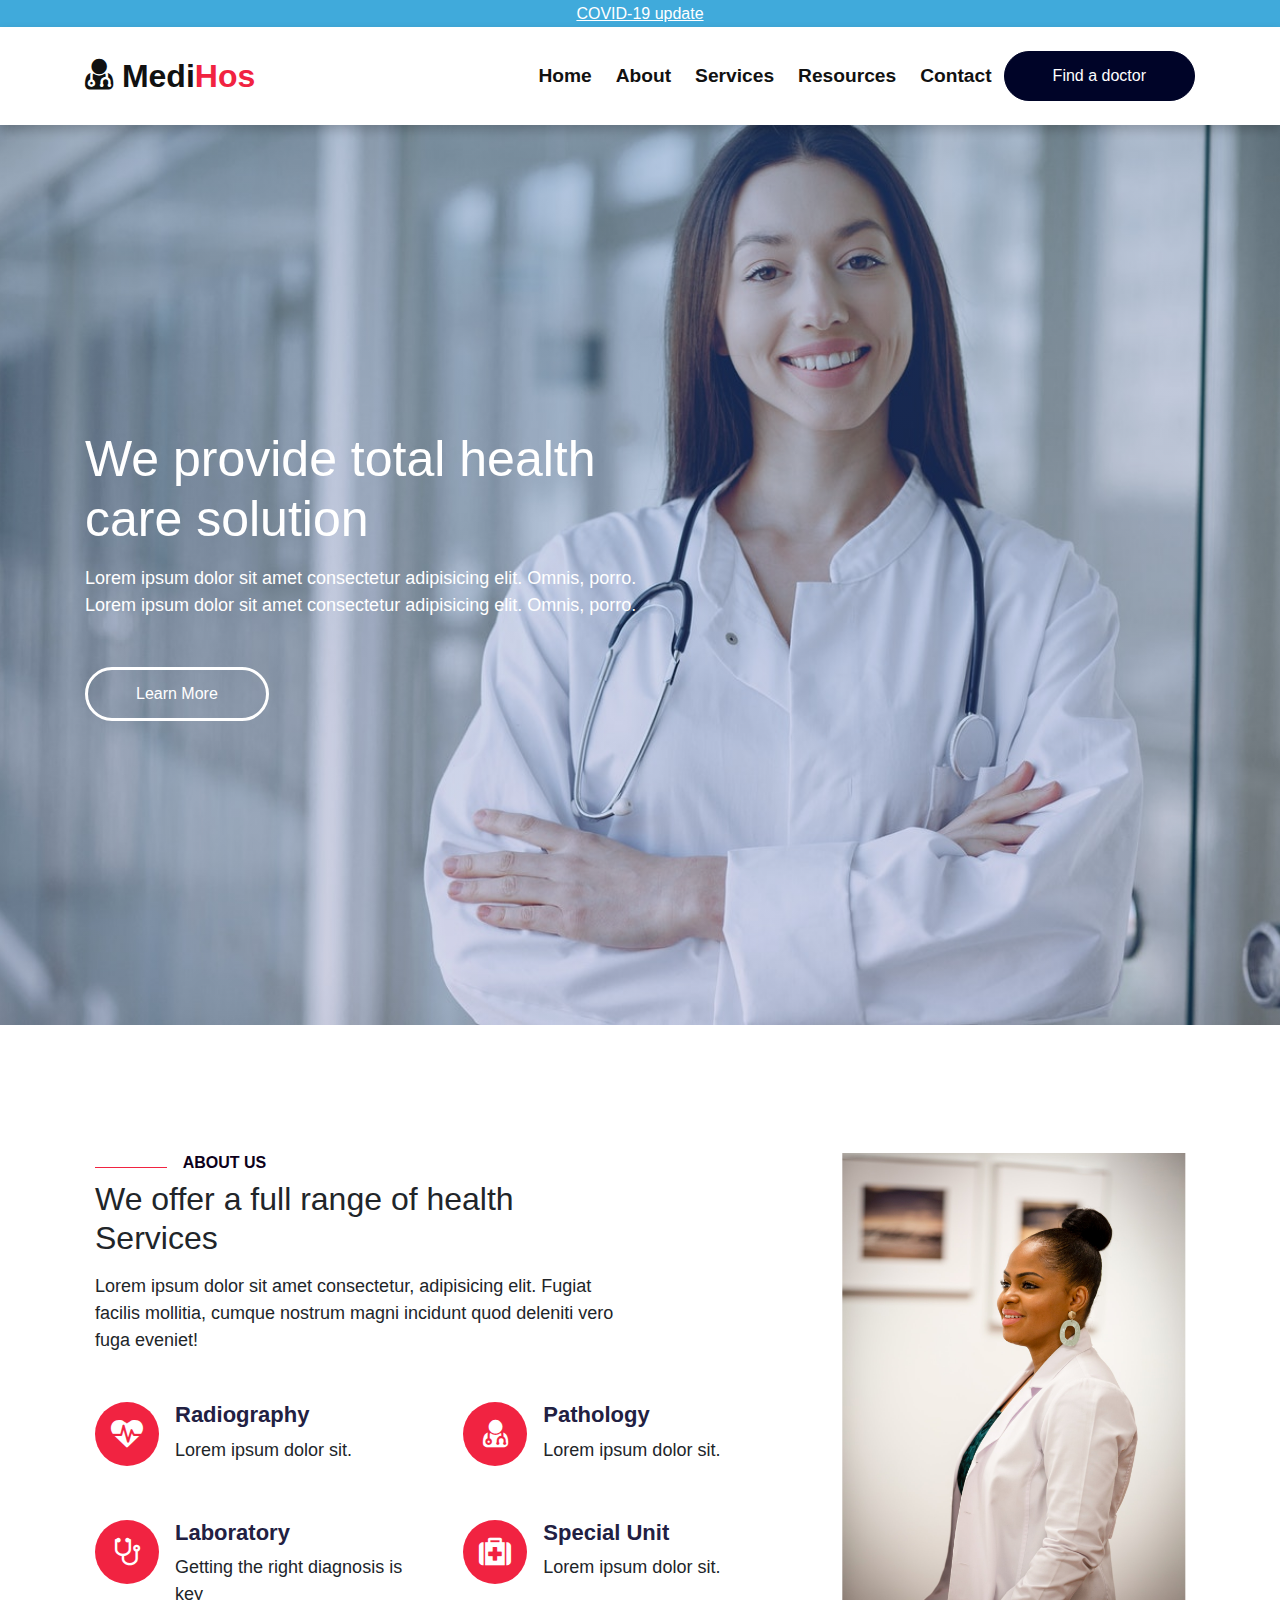
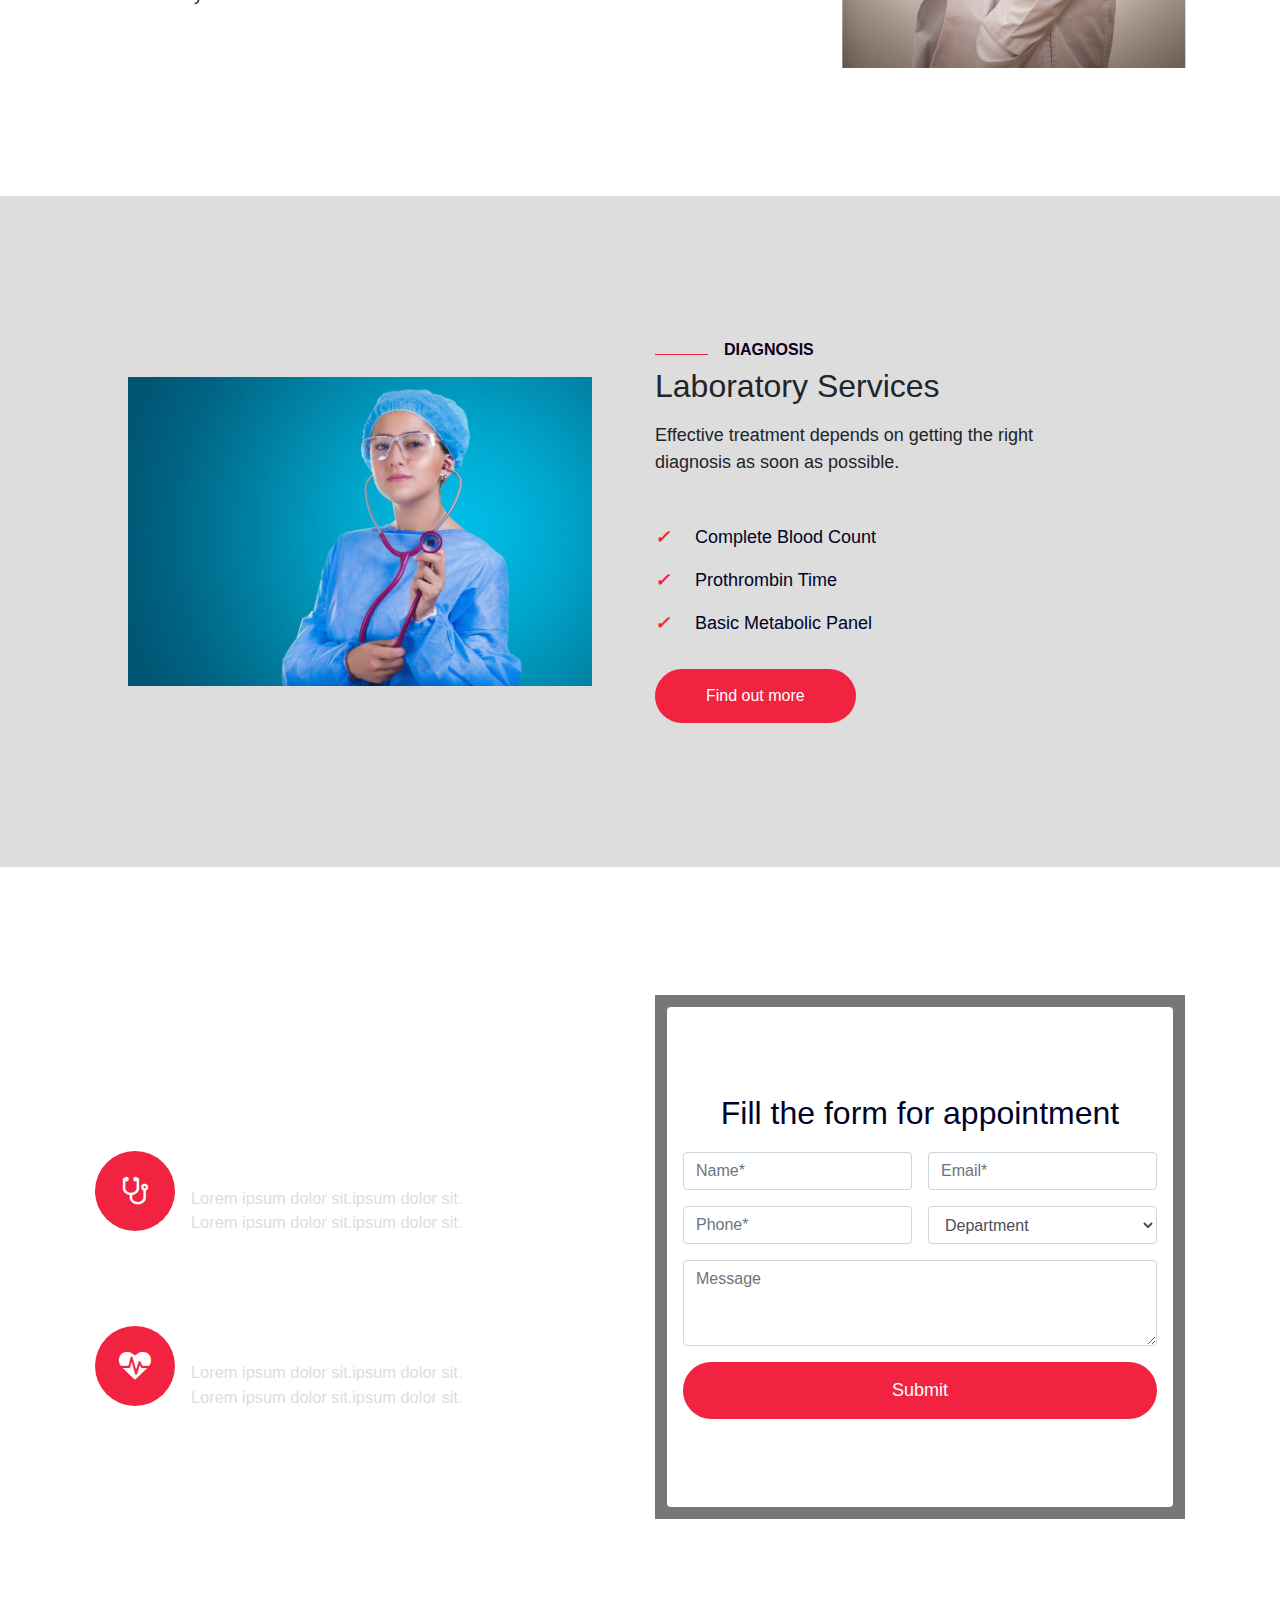
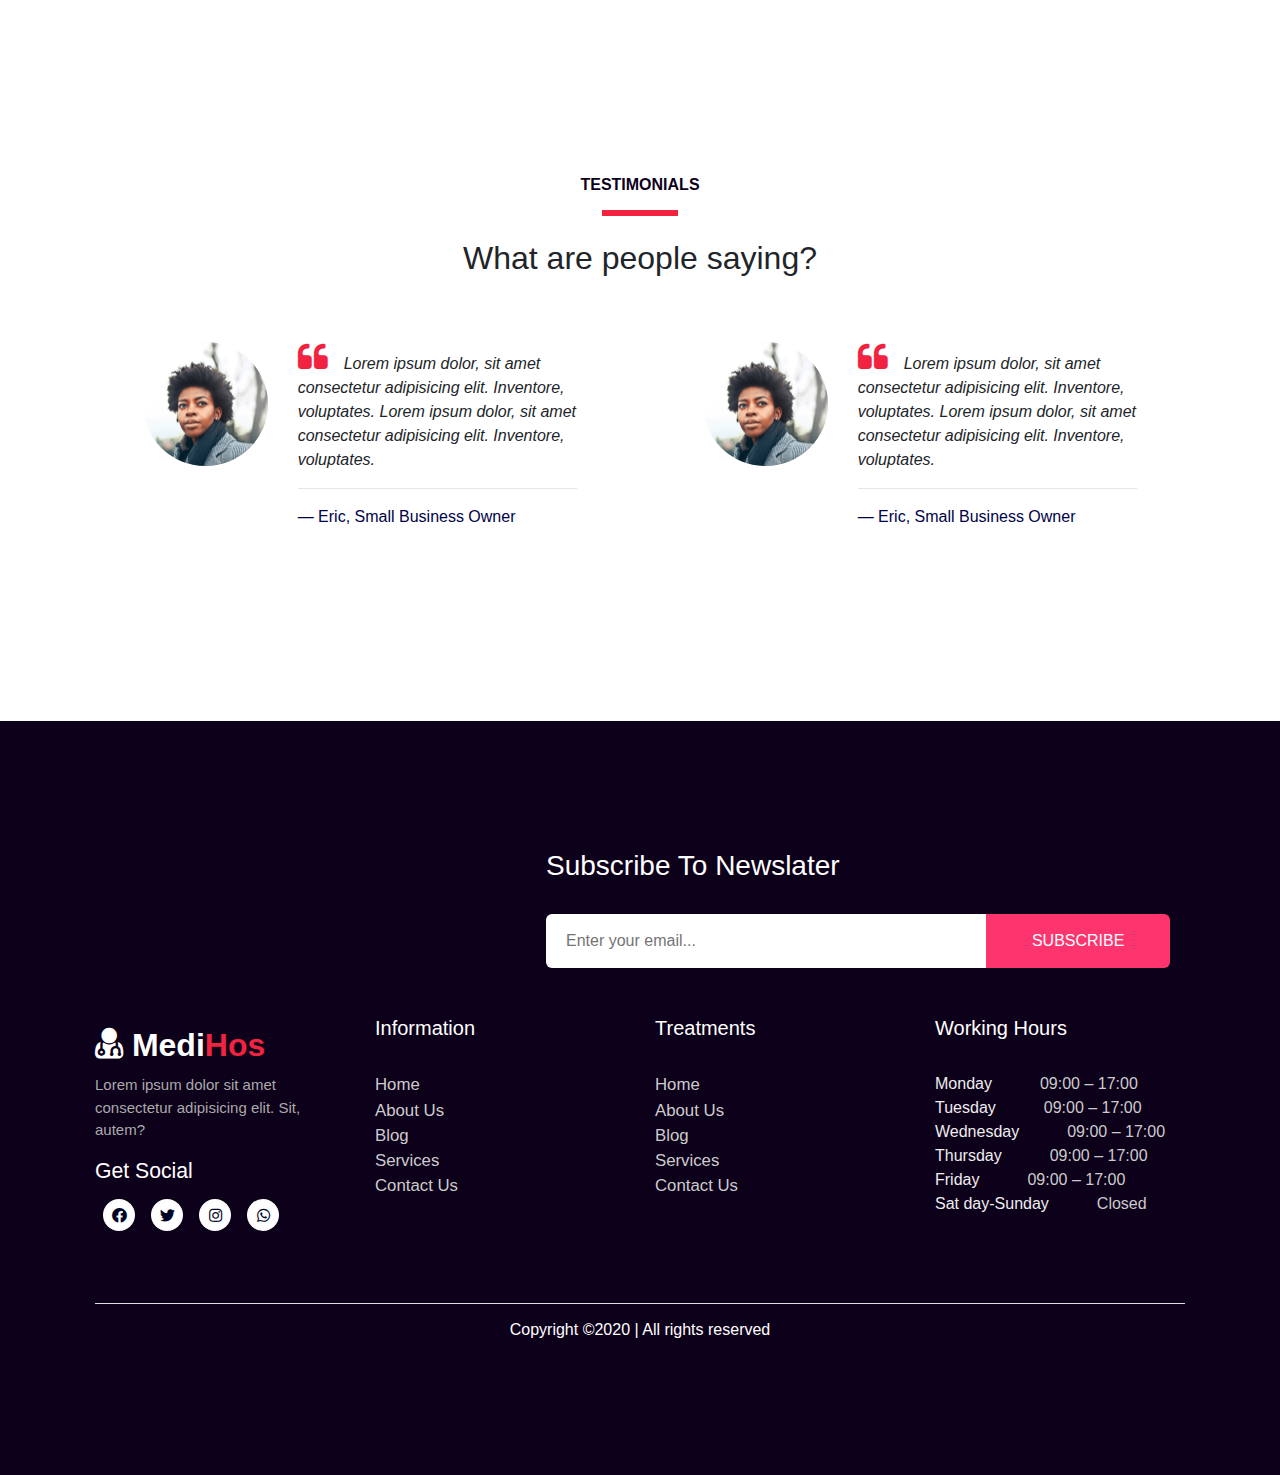
==== index.html @ 7fd62945 "initial commit" ====
<!DOCTYPE html>
<html lang="en">
<head>
    <meta charset="UTF-8">
    <meta name="viewport" content="width=device-width, initial-scale=1.0">
    <title>MEDIHOS HOME PAGE</title>
    <link rel="shortcut icon" href="#">

    <!-- bootstrap cdn -->
    <link rel="stylesheet" href="https://stackpath.bootstrapcdn.com/bootstrap/4.5.2/css/bootstrap.min.css" integrity="sha384-JcKb8q3iqJ61gNV9KGb8thSsNjpSL0n8PARn9HuZOnIxN0hoP+VmmDGMN5t9UJ0Z" crossorigin="anonymous">

    <!-- google icons -->
    <link href="https://fonts.googleapis.com/icon?family=Material+Icons" rel="stylesheet">

    <!-- fontawesome icons -->
    <link rel="stylesheet" href="https://cdnjs.cloudflare.com/ajax/libs/font-awesome/5.12.1/css/all.min.css">
    <link rel="stylesheet" href="https://cdnjs.cloudflare.com/ajax/libs/font-awesome/4.7.0/css/font-awesome.min.css">
    <!-- custom css -->
    <link rel="stylesheet" href="css/main.css">
</head>
<body>

    <!-- small header -->
    <div class="header-sm">
        <div class="container">
            <a href="#">COVID-19 update</a>
        </div>
    </div>
    <!-- end -->
    
    <!-- navigation -->
    <nav class="navbar navbar-expand-lg">
        <div class="container">
            <a class="navbar-brand" href="/index.html"><i class="fa fa-user-md"></i> Medi<span>Hos</span></a>

            <button class="navbar-toggler"
            type="button"
            data-toggle="collapse"
            data-target="#navbarResponsive">
                <div class="toggler-icon"></div>
                <div class="toggler-icon"></div>
                <div class="toggler-icon"></div>
            </button>

            <div class="collapse navbar-collapse" id="navbarResponsive">
                <ul class="navbar-nav ml-auto">
                    <li class="nav-item">
                        <a href="/index.html" class="nav-link active">Home</a>
                    </li>
                    <li class="nav-item">
                        <a href="/about.html" class="nav-link">About</a>
                    </li>
                    <li class="nav-item">
                        <a href="/services.html" class="nav-link">Services</a>
                    </li>
                    <li class="nav-item">
                        <a href="/blog.html" class="nav-link">Resources</a>
                    </li>
                    <li class="nav-item">
                        <a href="/contact.html" class="nav-link">Contact</a>
                    </li>
                </ul>

                <a class="btn" href="/contact.html">Find a doctor</a>
            </div>

        </div>
    </nav>
    <!-- end -->

    <!-- hero section -->
    <div class="hero">
        <div class="container">
            <h2 class="mb-3">
                We provide total health care solution
            </h2>
            <p class="mb-5">
                Lorem ipsum dolor sit amet consectetur 
                adipisicing elit. Omnis, porro.
                Lorem ipsum dolor sit amet consectetur 
                adipisicing elit. Omnis, porro.
            </p>
            <a href="#" class="btn">Learn More</a>
        </div>
    </div>
    <!-- end -->

    <!-- =============== END HEADER =============  -->


    <!-- about us -->
    <section class="about">
        <div class="container py-5">
            <div class="row">
                <div class="col-md-8">
                    <div class="title">
                        <h6><span></span>About us</h6>
                        <h2 class="mb-3">
                            We offer a full range of health 
                            Services
                        </h2>
                        <p class="mb-5">
                            Lorem ipsum dolor sit amet 
                            consectetur, adipisicing elit. 
                            Fugiat facilis mollitia, cumque 
                            nostrum magni incidunt quod 
                            deleniti vero fuga eveniet!
                        </p>
                    </div>
                    <div class="feature-cont">
                        <div class="feature">
                                <div class="icon">
                                    <i class="fa fa-heartbeat"></i>
                                </div>
                                <div class="info-feature">
                                    <h5>Radiography</h5>
                                    <p>Lorem ipsum dolor sit.</p>
                                </div>
                        </div>

                        <div class="feature">
                                <div class="icon">
                                    <i class="fa fa-user-md"></i>
                                </div>
                                <div class="info-feature">
                                    <h5>Pathology</h5>
                                    <p>Lorem ipsum dolor sit.</p>
                                </div>
                        </div>

                        <div class="feature">
                                <div class="icon">
                                    <i class="fa fa-stethoscope"></i>
                                </div>
                                <div class="info-feature">
                                    <h5>Laboratory</h5>
                                    <p>
                                        Getting the right diagnosis
                                        is key
                                    </p>
                                </div>
                        </div>

                        <div class="feature">
                                <div class="icon">
                                    <i class="fa fa-medkit"></i>
                                </div>
                                <div class="info-feature">
                                    <h5>Special Unit</h5>
                                    <p>Lorem ipsum dolor sit.</p>
                                </div>
                        </div>
                    </div>
                </div>

                <div class="col-md-4">
                    <img class="img-fluid" src="/image/pexels-jeff-denlea-3714743.jpg" alt="">
                </div>
            </div>
        </div>
    </section>
    <!-- end -->

    <!-- services -->
    <section class="services">
        <div class="container py-5">
            <div class="row">
                <div class="col-md-6 px-5">
                    <img src="/image/nurse-2141808_1920.jpg" alt="" class="img-fluid">
                </div>
                <div class="col-md-6 py-3">
                    <div class="title">
                        <h6><span></span>Diagnosis</h6>
                        <h2 class="w-75 mb-3">
                            Laboratory Services
                        </h2>
                        <p class="w-75 mb-5">
                            Effective treatment depends on 
                            getting the right diagnosis as 
                            soon as possible.
                        </p>
                    </div>
                    <div class="tests">
                        <p class="item">
                            <i>	&#10003;</i>
                            Complete Blood Count
                        </p>
                        <p class="item">
                            <i>	&#10003;</i>
                            Prothrombin Time
                        </p>
                        <p class="item">
                            <i>	&#10003;</i>
                            Basic Metabolic Panel
                        </p>
                    </div>
                    <a href="#" class="btn">Find out more</a>
                </div>
            </div>
        </div>
    </section>
    <!-- end -->

    <!-- contact -->
    <section class="contact">
        <div class="container py-5">
            <div class="row">
                <div class="col-md-6">
                    <div class="title">                        
                        <h2 class="w-75 mb-3">
                            Make An Appointment
                        </h2>
                        <p class="w-75 mb-5">
                            We will get in touch as soon as 
                            possible
                            <b>Emergency? call +254 0001-91-919</b>
                        </p>
                    </div>
                    <div class="apply-info-cont w-75">
                        <div class="apply-info d-flex mb-5">
                            <div class="icon mr-3">
                                <i class="fa fa-stethoscope"></i>
                            </div>
                            <div class="info-feature">
                                <h5>Radiography</h5>
                                <p>
                                    Lorem ipsum dolor sit.ipsum dolor sit.
                                    Lorem ipsum dolor sit.ipsum dolor sit.
                                </p>
                                <a href="#">Read more <i class="fa fa-long-arrow-right pl-2"></i></a>
                            </div>
                        </div>
                        <div class="apply-info d-flex mb-5">
                            <div class="icon mr-3">
                                <i class="fa fa-heartbeat"></i>
                            </div>
                            <div class="info-feature">
                                <h5>Radiography</h5>
                                <p>
                                    Lorem ipsum dolor sit.ipsum dolor sit.
                                    Lorem ipsum dolor sit.ipsum dolor sit.
                                </p>
                                <a href="#">Read More <i class="fa fa-long-arrow-right"></i></a>
                            </div>
                        </div>
                    </div>
                </div>

                <div class="col-md-6 form-item">
                    <div class="apply-form-cont">
                        <div class="apply-form">
                            <form>
                                <h5>Fill the form for appointment</h5>
                                <div class="form-group d-flex">
                                  <input type="text" class="form-control w-50 mr-2" name="name" placeholder="Name*" required>
                                  <input type="email" class="form-control w-50 ml-2" name="email" placeholder="Email*" required>
                                </div>
                                <div class="form-group d-flex">
                                  <input type="text" class="form-control w-50 mr-2" name="phone" placeholder="Phone*" required>
                                  <select name="department" class="form-control w-50 ml-2" placeholder="Select Department">
                                    <option>Department</option>
                                    <option>Radiography</option>
                                    <option>Laboratory</option>
                                    <option>Pathology</option>
                                    <option>Special Unit</option>
                                  </select>
                                </div>
                                <div class="form-group">
                                  <textarea class="form-control" name="message" placeholder="Message" rows="3"></textarea>
                                </div>
                                <button type="submit" class="btn btn-primary w-100">Submit</button>
                            </form>
                        </div>
                    </div>
                </div>
            </div>
        </div>
    </section>
    <!-- end -->


    <!-- Testimonials -->
    <section class="testimonials">
        <div class="container py-5">
            <div class="title text-center">
                <h6>Testimonials</h6>
                <p class="line"></p>
                <h2 class="w-75 mb-3 mx-auto">
                    What are people saying?
                </h2>
            </div>

            <div class="content">
                <div class="row">
                    <div class="col-md-6">
                        <div class="row p-5">
                            <div class="col-md-4">
                                <img src="image/client2.png" class="rounded-circle img-fluid" alt="">
                            </div>
                            <div class="col-md-8">
                                <blockquote>
                                    <i class="fa fa-quote-left"></i>
                                    Lorem ipsum dolor, sit amet consectetur 
                                    adipisicing elit. Inventore, voluptates.
                                    Lorem ipsum dolor, sit amet consectetur 
                                    adipisicing elit. Inventore, voluptates.
                                    <hr class="clients-hr">
                                    <cite>&#8212; Eric, Small Business Owner</cite>
                                </blockquote>
                            </div>
                        </div>
                    </div>
                    <div class="col-md-6">
                        <div class="row p-5">
                            <div class="col-md-4">
                                <img src="image/client2.png" class="rounded-circle img-fluid" alt="">
                            </div>
                            <div class="col-md-8">
                                <blockquote>
                                    <i class="fa fa-quote-left"></i>
                                    Lorem ipsum dolor, sit amet consectetur 
                                    adipisicing elit. Inventore, voluptates.
                                    Lorem ipsum dolor, sit amet consectetur 
                                    adipisicing elit. Inventore, voluptates.
                                    <hr class="clients-hr">
                                    <cite>&#8212; Eric, Small Business Owner</cite>
                                </blockquote>
                            </div>
                        </div>
                    </div>
                </div>
            </div>
            
        </div>
    </section>
    <!-- end -->


    <!-- =================== FOOTER ================ -->
    <footer>
        <div class="container py-5">
            <div class="col-md-12 mb-5">
                <h3>Subscribe To Newslater</h3>
                <form action="#" method="post">
                    <input type="email" class="" name="Email" placeholder="Enter your email..." required="">
                    <button class="btn1"> Subscribe</button>
                </form>
            </div>
            <div class="row mt-5">
                <div class="col-md-3 about-f">
                    <a class="navbar-brand" href="/index.html"><i class="fa fa-user-md"></i> Medi<span>Hos</span></a>
                    <p>
                        Lorem ipsum dolor sit amet 
                        consectetur adipisicing elit. 
                        Sit, autem?
                    </p>
                    <h4>Get Social</h4>
                    <ul class="list-unstyled">
                        <li>
                            <a href="#" class="link"><i class="fab fa-facebook-f"></i></a>
                        </li>
                        <li>
                            <a href="#" class="link"><i class="fab fa-twitter"></i></a>
                        </li>
                        <li>
                            <a href="#" class="link"><i class="fab fa-instagram"></i></a>
                        </li>
                        <li>
                            <a href="#" class="link"><i class="fab fa-whatsapp"></i></a>
                        </li>
                    </ul>
                </div>
                <div class="col-md-3 info-f">
                    <h3 class="footer-title">Information</h3>
                    <ul class="list-unstyled">
                        <li>
                            <a href="index.html">Home</a>
                        </li>
                        <li>
                            <a href="about.html">About Us</a>
                        </li>
                        <li>
                            <a href="blog.html">Blog</a>
                        </li>
                        <li>
                            <a href="services.html">Services</a>
                        </li>
                        <li>
                            <a href="contact.html">Contact Us</a>
                        </li>
                    </ul>
                </div>
                <div class="col-md-3 info-f">
                    <h3 class="footer-title">Treatments</h3>
                    <ul class="list-unstyled">
                        <li>
                            <a href="index.html">Home</a>
                        </li>
                        <li>
                            <a href="about.html">About Us</a>
                        </li>
                        <li>
                            <a href="blog.html">Blog</a>
                        </li>
                        <li>
                            <a href="services.html">Services</a>
                        </li>
                        <li>
                            <a href="contact.html">Contact Us</a>
                        </li>
                    </ul>
                </div>
                <div class="col-md-3 work-hrs">
                    <h3 class="footer-title">Working Hours</h3>
                    <ul class="wrk-schedule-block list-unstyled">
                        <li>Monday<span class="schedule-time pl-5">09:00 – 17:00</span></li>
                        <li>Tuesday<span class="schedule-time pl-5">09:00 – 17:00</span></li>
                        <li>Wednesday<span class="schedule-time pl-5">09:00 – 17:00</span></li>
                        <li>Thursday<span class="schedule-time pl-5">09:00 – 17:00</span></li>
                        <li>Friday<span class="schedule-time pl-5">09:00 – 17:00</span></li>
                        <li>Sat day-Sunday<span class="schedule-time pl-5">Closed</span></li>
                    </ul>
                </div>
            </div>

            <hr class="bg-light mt-5">

            <h6 class="copy text-center">Copyright &copy;2020 | All rights reserved</h6>
        </div>
    </footer>

    <div class="icons d-none">
        <a href="#" class="link"><i class="fab fa-facebook-f"></i></a>
        <a href="#" class="link"><i class="fab fa-instagram"></i></a>
        <a href="#" class="link"><i class="fab fa-twitter"></i></a>
        <a href="#" class="link"><i class="fab fa-whatsapp"></i></a>
        <a href="#" class="link"><i class="fa fa-long-arrow-right"></i></a>
    </div>

    <!-- JS, Popper.js, and jQuery -->
    <script src="https://code.jquery.com/jquery-3.5.1.slim.min.js" integrity="sha384-DfXdz2htPH0lsSSs5nCTpuj/zy4C+OGpamoFVy38MVBnE+IbbVYUew+OrCXaRkfj" crossorigin="anonymous"></script>
    <script src="https://cdn.jsdelivr.net/npm/popper.js@1.16.1/dist/umd/popper.min.js" integrity="sha384-9/reFTGAW83EW2RDu2S0VKaIzap3H66lZH81PoYlFhbGU+6BZp6G7niu735Sk7lN" crossorigin="anonymous"></script>
    <script src="https://stackpath.bootstrapcdn.com/bootstrap/4.5.2/js/bootstrap.min.js" integrity="sha384-B4gt1jrGC7Jh4AgTPSdUtOBvfO8shuf57BaghqFfPlYxofvL8/KUEfYiJOMMV+rV" crossorigin="anonymous"></script>
    
    <!-- custom script -->
    <script src="script/main.js"></script>
</body>
</html>
---- css/main.css ----
* {
    margin: 0;
    padding: 0;
    box-sizing: border-box;
}
body {
    overflow-x: hidden;
    font-family: 'Lucida Sans', 'Lucida Sans Regular', 'Lucida Grande', 'Lucida Sans Unicode', Geneva, Verdana, sans-serif;
}
a {
    text-decoration: none;
}
.btn{
    color: #fff;
    padding: 0.75rem 3rem;
    border: 0.2rem solid #fff;
    background: transparent;
    border-radius: 30px;
    transition: 0.3s ease;
}
.btn:hover {
    background: #fff;
    color: #f12341;
}


/* SMALL HEADER */
.header-sm {
    background: #40aadb;
    /* padding: 0.025rem; */
    color: #fff;
}
.header-sm .container {
    padding: 0.1rem;
    display: flex;
    align-items: center;
    justify-content: center;
}
.header-sm a {
    text-decoration: underline;
    color: #fff;
    transition: 0.3s ease;
}
.header-sm a:hover {
    color: #222042;
}

/* NAVIGATION */
.navbar {
    padding: 1.25rem;
    box-shadow: 0px 5px 10px 0 rgba(0, 0, 0, 0.2);
}
.navbar-brand {
    color: #111;
    font-weight: bolder;
    font-size: 2rem;
}
.navbar-brand i {
    font-size: 2.25rem;
}
.navbar-brand span {
    color: #f12341;
}
.navbar .toggler-icon {
    width: 2.75rem;
    height: 0.5rem;
    background-color: #222;
    margin-bottom: 0.25rem;
}

.nav-item {
    padding: 0.25rem;
}
.nav-link {
    font-size: 1.2rem;
    font-weight: 700;
    color: #111;
}

.navbar .btn {
    background: #000428 !important;
    border:0.1rem solid #000428 !important;
}
.navbar .btn:hover {
    background: transparent !important;
    color: #000428 !important;
    
}
/* END */

/* HERO */
.hero {
    background: linear-gradient(rgba(0,0,0,0.2), rgba(0,0,0,0.5)),
    url('/image/nurse-2141808_1920.jpg') no-repeat center center;
    background: linear-gradient( rgba(46, 108, 201, 0.3), 
    rgba(46, 82, 201, 0.2)),
    url('/image/pexels-gustavo-fring-4173251.jpg') no-repeat center;
    height: 100vh;
    background-size: cover;
    display: flex;
    align-items: center;
    justify-content: center;
}
.hero .container h2{
    font-size: 3.125rem;
    color: #fff;
    width: 50%;
}
.hero .container p{
    font-size: 1.125rem;
    color: #fff;
    width: 50%;
}
.container .btn{
    color: #fff;
    padding: 0.75rem 3rem;
    border: 0.2rem solid #fff;
    background: transparent;
    border-radius: 30px;
    transition: 0.3s ease;
}
.container .btn:hover {
    background: #fff;
    color: #f12341;
}
/* Medium (md) devices (tablets, 768px and up) */
@media (max-width: 768px) {
    .hero .container h2{
        font-size: 2.125rem;
        width: 100%;
    }
    .hero .container p{
        font-size: 0.75rem;
        width: 100%;
    }
}
/* end */

/* ABOUT SECTION */
.about {
    padding: 5rem;
}
.title h6 {
    text-transform: uppercase;
    font-weight: 900;
    color: #0d001a;
}
.title h6 span {
    background: #f12341;
    width: 10%;
    height: 0.1rem;
    display: inline-block;
    margin-right: 1rem;
}
.about .title h2 {
    width: 75%;
}
.title p {
    font-size: 1.125rem;
    width: 75%;
}

.about .feature-cont {
    display: grid;
    grid-template-columns: 1fr 1fr;
    grid-column-gap: 20px;
    grid-row-gap: 40px;
    margin-top: 40px;
}
.about .feature-cont .feature {
    margin-right: 1rem;
    display: flex;
}
.feature .icon {
    padding-right: 1rem;
}
.feature i {
    height: 4rem;
    width: 4rem;
    color: white;
    background: #f12341;
    border-radius: 50%;
    display: flex;
    justify-content: center;
    align-items: center;
    font-size: 2rem;
}
.feature h5 {
    font-size: 1.375rem;
    color: #222042;
    font-weight: 900;
}
.feature p {
    font-size: 1.125rem;
}

.about img {
    transform: scaleX(-1);
}

/* Medium (md) devices (tablets, 768px and up) */
@media (max-width: 768px) {
    .about {
        padding: 1rem;
        padding-top: 4rem;
    }
    .about .title h2 {
        width: 100%;
    }
    .title p {
        font-size: 1.125rem;
        width: 100%;
    }
    .about .feature-cont {
        display: grid;
        grid-template-columns: 1fr;
        grid-column-gap: 0px;
    }
    .about .img-fluid {
        margin-top: 3rem;
    }
}


/* SERVICES */
.services {
    background: #ddd;
    padding: 5rem;
}
.services .row {
    align-items: center;
}
.tests {
    margin-top: 2rem;
    margin-bottom: 2rem;
}
.tests .item {
    font-size: 1.125rem;
    color: #000428;
}
.tests .item i{
    color: #f12341;
    font-weight: 900;
    font-size: 1.125rem;
    padding-right: 1.25rem;
}
.services .btn {
    border-color: #f12341;
    background: #f12341;
}

/* Medium (md) devices (tablets, 768px and up) */
@media (max-width: 768px) {
    .services {
        padding: 1.2rem;
    }
    .services img {
        display: none;
    }
}


/* CONTACT */
.contact {
    background: linear-gradient(rgba(0,0,0,0.5), rgba(0,0,0,0.5)),
    url('/image/pexels-jonathan-meyer-668300.jpg') center center;
    background-attachment: fixed;
    padding: 5rem;
    color: #fff;
}
.contact .row {
    display: flex;
}
.apply-info .icon i {
    height: 5rem;
    width: 5rem;
    color: white;
    background: #f12341;
    border-radius: 50%;
    display: flex;
    justify-content: center;
    align-items: center;
    font-size: 2rem;
}
.apply-info .info-feature h5 {
    font-size: 1.375rem;
    font-weight: 900;
}
.apply-info .info-feature p {
    font-size: 1.025rem;
    color: #ddd;
}
.apply-info .info-feature a {
    font-size: 1.125rem;
    color: #fff;
    font-weight: 700;
}

.form-item {
    align-self: center;
}
.apply-form-cont {
    background: #777;
    padding: 0.75rem;

}
.apply-form {
    background: #fff;
    padding: 1rem;
    min-height: 500px;
    display: flex;
    align-items: center;
    border-radius: 0.25rem;
}
.apply-form form h5 {
    color: #000428;
    text-align: center;
    margin-bottom: 1.25rem;
    font-size: 2rem;
}
.apply-form form .btn{
    background:#f12341;
    border-color:#f12341;
    color: #fff;
    font-size: 1.125rem;
}
.apply-form form .btn:hover {
    background: transparent;
    color: #000428;
}

/* Medium (md) devices (tablets, 768px and up) */
@media (max-width: 768px) {
    .contact {
        padding: 1.25rem;
    }
}


/* Testimonials */
.testimonials {
    padding: 5rem;
}
.testimonials i {
    color: #f12341;
    font-size: 2rem;
    padding-right: 0.725rem;
}
.testimonials blockquote{
    font-style: italic;
}
.testimonials blockquote cite{
    font-style: normal;
    color: #000248;
}
p.line {
    background: #f12341;
    width: 7%;
    height: 0.4rem;
    display: inline-block;
    margin-top: 0.5rem;
}


/* ====================== ABOUT PAGE ====================== */
.hero-sm {
    background: linear-gradient(rgba(0,0,0,0.5), rgba(0,0,0,0.5)),
    url('/image/nurse-2141808_1920.jpg') no-repeat center center;
    height: 50vh;
    color: #fff;
    display: flex;
    align-items: center;
}
.hero-sm h2 {
    color: #fff;
    font-size: 4rem;
}
.hero-sm p {
    text-transform: capitalize;
    font-size: 1.2375rem;
}

/* team */
.team {
    background: #eee;
    padding: 5rem;
}
.team .card {
    position: relative;
    height: 25rem;
    width: 18rem;
    overflow: hidden;
    box-shadow: 0px 5px 10px 0 rgba(0, 0, 0, 0.2);
    border-radius: 10px;
    background: #fff;
}
.card-header {
    position: absolute;
    width: 100%;
    height: 250px;
    overflow: hidden;
    background: #0d001a;
    z-index: 1;
}
.card-header img {
    position: absolute;
    width: 100px;
    height: 100px;
    object-fit: cover;
    top: 50px;
    left: 50%;
    transform: translateX(-50%);
    border-radius: 50%;
}
.card-header h5 {
    color: #fff;
    font-size: 18px;
    margin-top: 160px;
    text-align: center;  
}

.wave-container {
    position: absolute;
    width: 100%;
    height: 70%;
    top: 0;
}
.wave {
    position: absolute;
    height: 600px;
    width: 620px;
    opacity: 0.6;
    border-radius: 40%;
    left: -200px;
    top: -112%;
    background: radial-gradient(#0d001a , #0d001a);
    animation: wave 5s infinite linear;
}
.wave:nth-child(1) {
    transform: rotate(20deg);
    top: -115%;
    border-bottom-left-radius: 50%;
}
.wave:nth-child(2) {
    transform: rotate(30deg);
    border-bottom-right-radius: 50%;
    top: -110%;
}
.wave:nth-child(3) {
    transform: rotate(360deg);
    top: -120%;
}

.card .icons {
    position: absolute;
    top: 52%;
    height: 100px;
    width: 100%;
    left: 50%;
    transform: translateX(-50%);
    z-index: 1;
    display: flex;
    justify-content: center;
}
.card .link {
    height: 40px;
    width: 40px;
    margin: 7px;
    color: #222042;
    background: #fff;
    border-radius: 50%;
    display: flex;
    justify-content: center;
    align-items: center;
    font-size: 20px;
    transition: 0.4s;
}
.card .link:hover {
    background: white;
    color: rgb(39, 39, 39);
}
.card .more {
    position: absolute;
    bottom: 30px;
    left: 50%;
    transform: translateX(-50%);
}
.card .more .btn {
    text-decoration: none;
    padding: 0.5rem 0.2rem;
    width: 175px;
    color: #353535;
    border: solid 1px #353535;
    border-radius: 30px;
    transition: 0.4s;
}
  
.card .more .btn:hover {
    background: #353535;
    color: white;
}
/* Medium (md) devices (tablets, 768px and up) */
@media (max-width: 768px) {
    .team {
        padding: 1.25rem;
    }
    .hero-sm h2 {
        font-size: 3rem;
    }
    p.line {
        width: 40%;
    }
    
    .team .row .col-md-4 {
        display: flex;
        justify-content: center;
    }
    .card .link {
        height: 2rem;
        width: 2rem;
        font-size: 1rem;
    }
    .card .more .btn {
        width: 160px;
        font-size: 0.975rem;
        border-radius: 30px;
    }
}
/* end team */
/* ============== end about page =========== */

/* ====================== SERVICES PAGE ====================== */
.services-p .feature {
    display: flex;
}
.services-p .feature h5 {
    font-size: 1.125rem;
}
.services-p .feature p {
    font-size: 1.025rem;
}
.services-p .col-md-3 {
    margin-top: 1.5rem;
}

/* features */
.features {
    padding: 5rem;
    background: linear-gradient(rgba(0,0,0,0.5), rgba(0,0,0,0.5)),
    url('/image/pexels-jonathan-meyer-668300.jpg') no-repeat center center;
}
.features .title {
    color: #fff;
}
.features .feature {
    background: #fff;
    box-shadow: 0px 5px 10px 0 rgba(0, 0, 0, 0.2);
    border-radius: 10px;
    padding: 2rem;
}

/* Medium (md) devices (tablets, 768px and up) */
@media (max-width: 768px) {
    .features {
        padding: 1.25rem;
    }
    .features .col-md-3 {
        margin-top: 1.25rem;
    }

}


/* end features */
/* ============== end services page =========== */







/* FOOTER */
footer {
    padding: 5rem;
    background: #0d001a;
}
footer .col-md-12 {
    width: 60%;
    margin-left: auto;
}
footer .col-md-12 h3 {
    color: #fff;
    margin-bottom: 2rem;
}
footer form {
    display: flex;
}
footer form .btn1 {
    color: #fff;
    font-size: 16px;
    border: none;
    text-transform: uppercase;
    -webkit-transition: 0.5s all;
    -moz-transition: 0.5s all;
    transition: 0.5s all;
    background: #fe346e;
    font-weight: 500;
    cursor: pointer;
    border-radius: 0;
    padding: 0px 20px;
    width: 40%;
    height: 54px;
    -webkit-border-top-right-radius: 6px;
    -webkit-border-bottom-right-radius: 6px;
    -moz-border-radius-topright: 6px;
    -moz-border-radius-bottomright: 6px;
    border-top-right-radius: 6px;
    border-bottom-right-radius: 6px;
}
footer input[type="email"] {
    padding: 0 20px;
    font-size: 16px;
    color: #000;
    outline: none;
    border: none;
    line-height: 30px;
    flex-basis: 100%;
    background: #fff;
    height: 54px;
    border: none;
    -webkit-border-top-left-radius: 6px;
    -webkit-border-bottom-left-radius: 6px;
    -moz-border-radius-topleft: 6px;
    -moz-border-radius-bottomleft: 6px;
    border-top-left-radius: 6px;
    border-bottom-left-radius: 6px;
}
footer .navbar-brand {
    color: #fff;
}

footer .about-f p {
    font-size: 0.9375rem;
    color: #aaa;
}
footer .about-f h4 {
    font-size: 1.325rem;
    color: #fff;
}
footer .about-f .list-unstyled {
    display: flex;
}
footer .about-f .list-unstyled li {
    padding: 0.5rem;
}
footer .about-f .list-unstyled li a {
    height: 2rem;
    width: 2rem;
    color: #000428;
    background: #fff;
    border-radius: 50%;
    display: flex;
    justify-content: center;
    align-items: center;
    font-size: 0.9375rem;
    transition: 0.3s ease;
}
footer .about-f .list-unstyled li a:hover {
    background: #f12341;
}

footer .footer-title {
    font-size: 1.25rem;
    color: #fff;
    margin-bottom: 2rem;
}
footer .info-f a {
    font-size: 1.05rem;
    color: #ccc;
}

footer .work-hrs li {
    color: #eee;
}
footer .work-hrs li span {
    color: #ccc;
    font-weight: 400;
}

footer .copy {
    color: #fff;
}


/* Medium (md) devices (tablets, 768px and up) */
@media (max-width: 768px) {
    footer {
        padding: 1.25rem;
    }
    footer .col-md-12 {
        width: 100%;
    }
    footer form {
        width: 100%;
    display: block;
    }
    footer input[type="email"] {        
        line-height: 30px;
        width: 100%;
        height: 54px;
        border-radius: 6px;
        margin-bottom: 10px;
    }
    footer form .btn1 {
        width: 100%;
        border-radius: 6px;
    }
    footer .col-md-12 h3 {
        text-align: center;
    }

    .footer-title {
        margin-top: 2rem;
    }
}
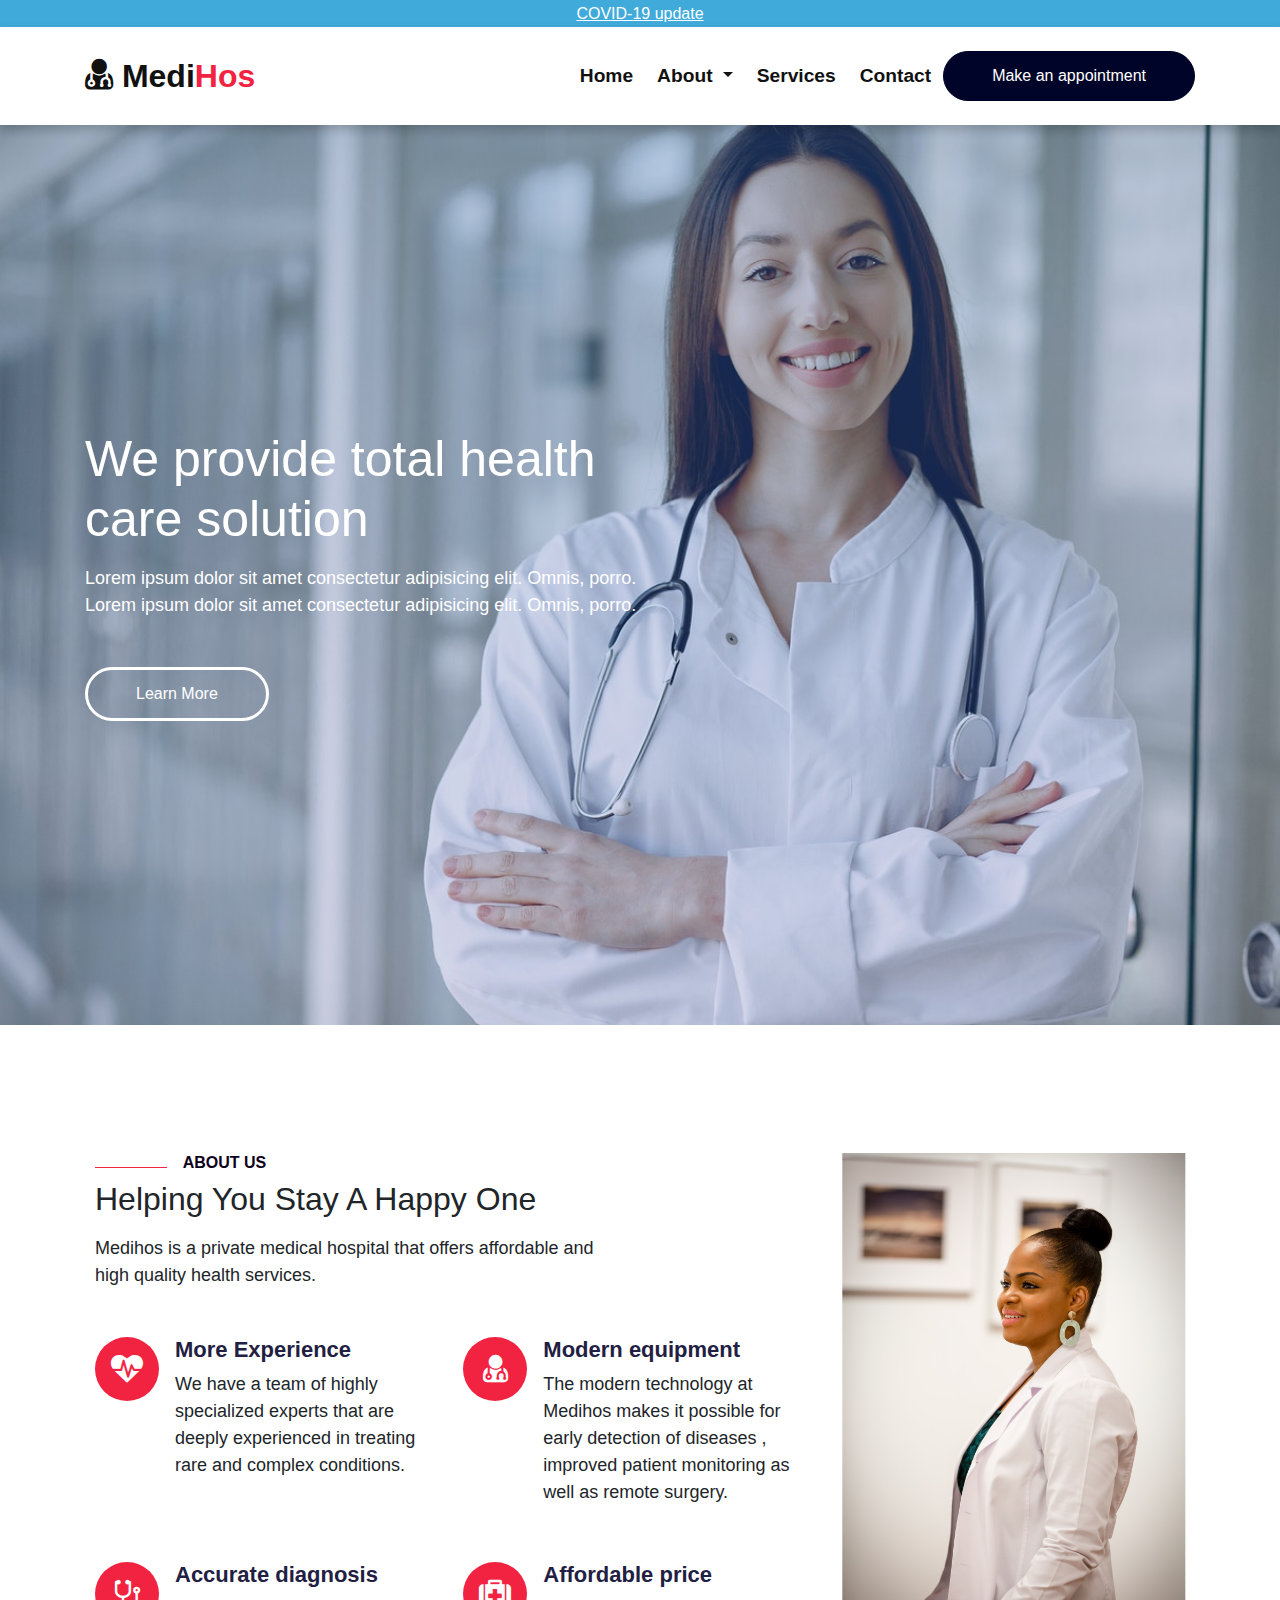
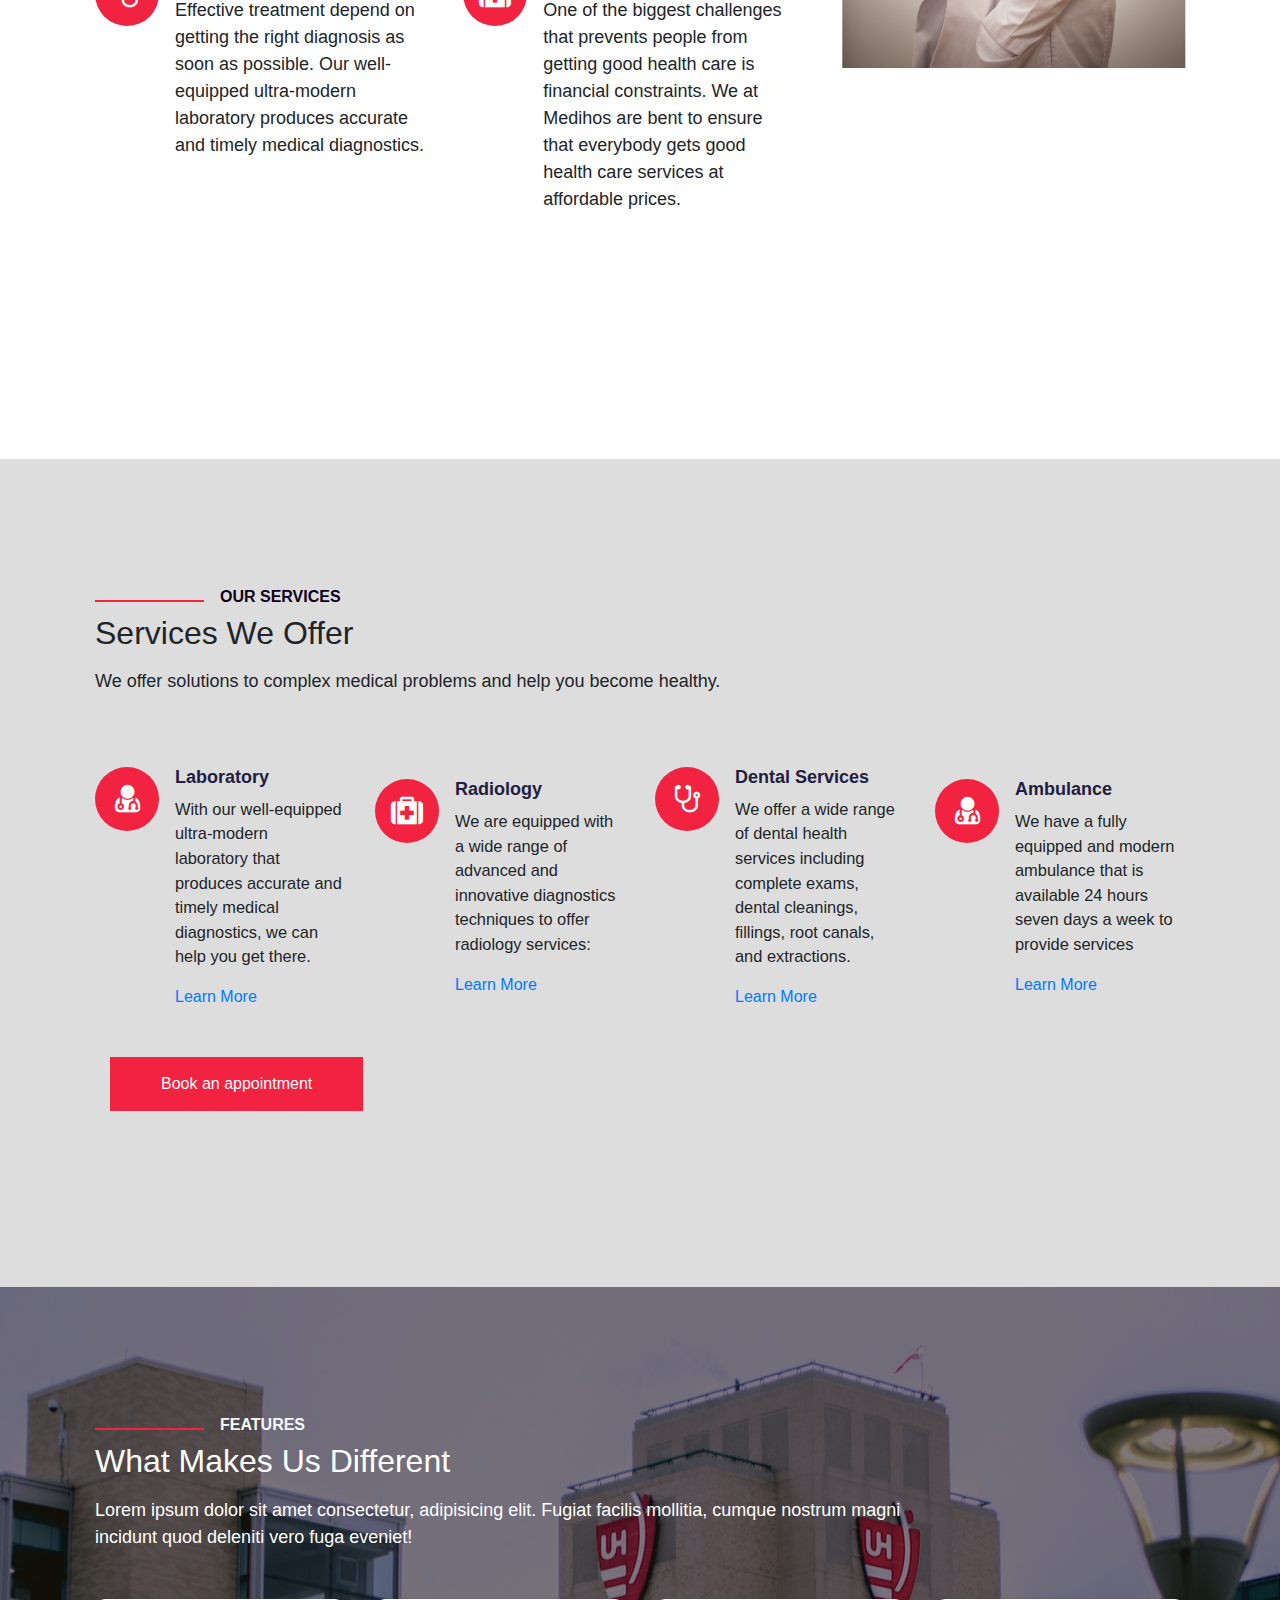
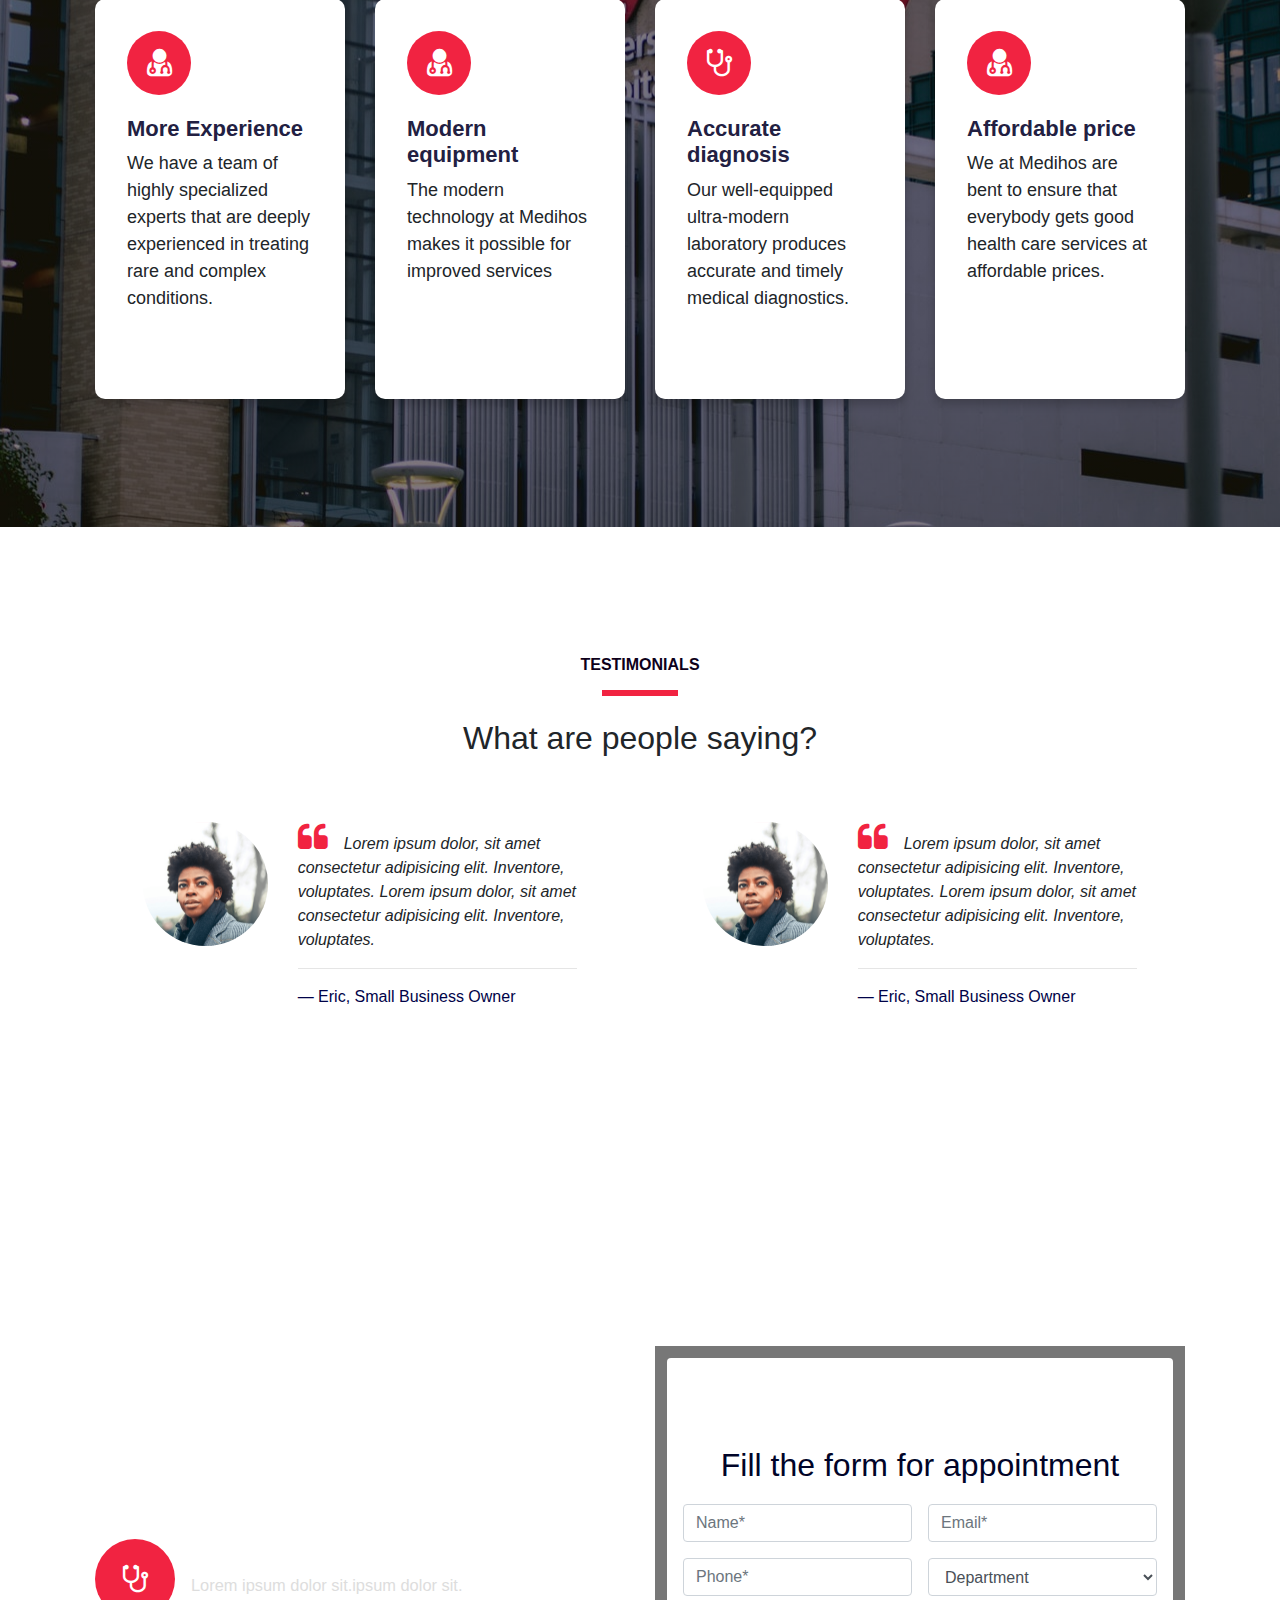
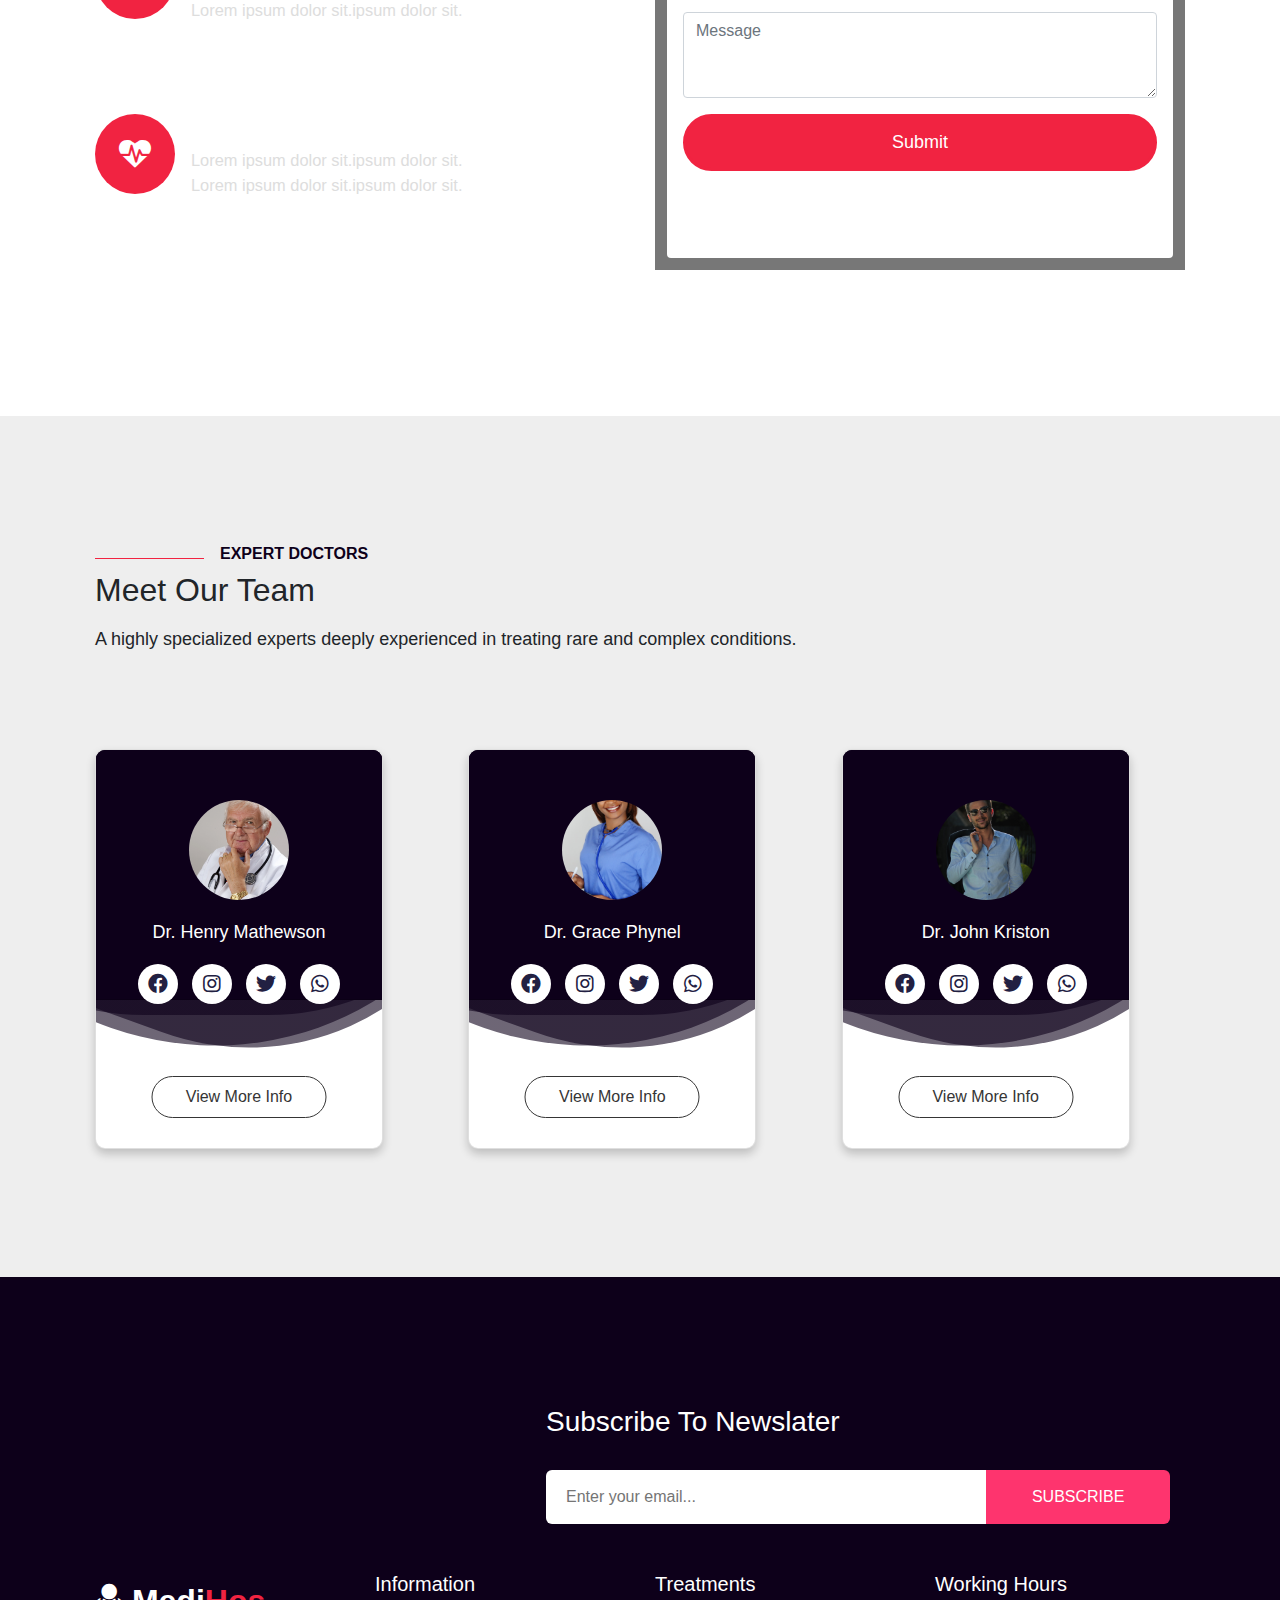
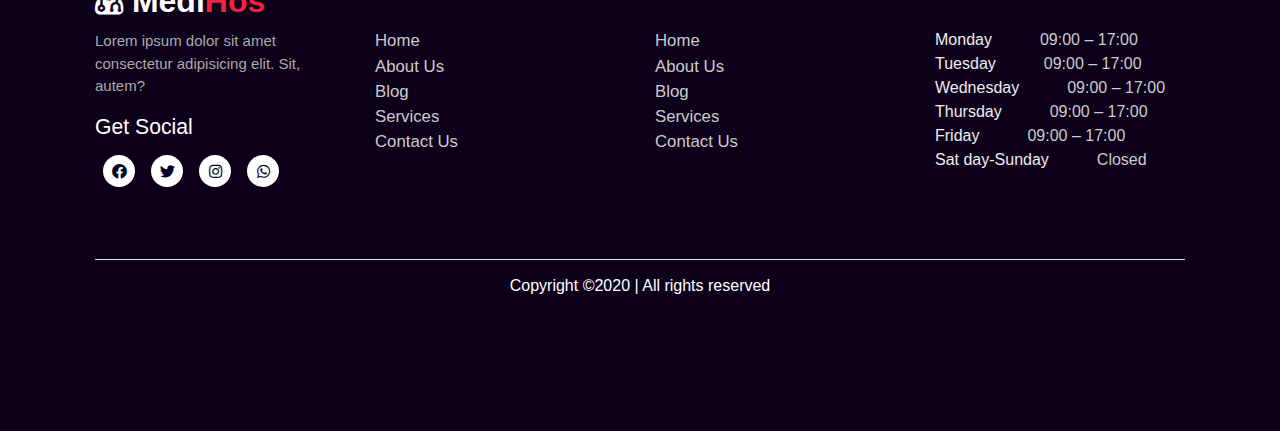
==== commit e9af4c38: "finetune stage1" ====
--- a/index.html
+++ b/index.html
@@ -47,21 +47,25 @@
                     <li class="nav-item">
                         <a href="/index.html" class="nav-link active">Home</a>
                     </li>
-                    <li class="nav-item">
-                        <a href="/about.html" class="nav-link">About</a>
-                    </li>
+                    <li class="nav-item dropdown">
+                        <a class="nav-link dropdown-toggle" href="about.html" id="navbarDropdown" role="button" data-toggle="dropdown" aria-haspopup="true" aria-expanded="false">
+                          About
+                        </a>
+                        <div class="dropdown-menu" 
+                        aria-labelledby="navbarDropdown">
+                          <a class="dropdown-item" href="about.html">Who We Are</a>
+                          <a class="dropdown-item" href="doctors.html">Our Doctors</a>
+                        </div>
+                      </li>
                     <li class="nav-item">
                         <a href="/services.html" class="nav-link">Services</a>
-                    </li>
-                    <li class="nav-item">
-                        <a href="/blog.html" class="nav-link">Resources</a>
                     </li>
                     <li class="nav-item">
                         <a href="/contact.html" class="nav-link">Contact</a>
                     </li>
                 </ul>
 
-                <a class="btn" href="/contact.html">Find a doctor</a>
+                <a class="btn" href="/contact.html">Make an appointment</a>
             </div>
 
         </div>
@@ -96,15 +100,12 @@
                     <div class="title">
                         <h6><span></span>About us</h6>
                         <h2 class="mb-3">
-                            We offer a full range of health 
-                            Services
+                            Helping You Stay A Happy One
                         </h2>
                         <p class="mb-5">
-                            Lorem ipsum dolor sit amet 
-                            consectetur, adipisicing elit. 
-                            Fugiat facilis mollitia, cumque 
-                            nostrum magni incidunt quod 
-                            deleniti vero fuga eveniet!
+                            Medihos is a private medical hospital that
+                            offers affordable and high quality health
+                            services.
                         </p>
                     </div>
                     <div class="feature-cont">
@@ -113,8 +114,13 @@
                                     <i class="fa fa-heartbeat"></i>
                                 </div>
                                 <div class="info-feature">
-                                    <h5>Radiography</h5>
-                                    <p>Lorem ipsum dolor sit.</p>
+                                    <h5>More Experience</h5>
+                                    <p>
+                                        We have a team of highly 
+                                        specialized experts that are 
+                                        deeply experienced in treating 
+                                        rare and complex conditions.
+                                    </p>
                                 </div>
                         </div>
 
@@ -123,8 +129,14 @@
                                     <i class="fa fa-user-md"></i>
                                 </div>
                                 <div class="info-feature">
-                                    <h5>Pathology</h5>
-                                    <p>Lorem ipsum dolor sit.</p>
+                                    <h5>Modern equipment</h5>
+                                    <p>
+                                        The modern technology at 
+                                        Medihos makes it possible 
+                                        for early detection of diseases
+                                        , improved patient monitoring as
+                                        well as remote surgery.
+                                    </p>
                                 </div>
                         </div>
 
@@ -133,10 +145,14 @@
                                     <i class="fa fa-stethoscope"></i>
                                 </div>
                                 <div class="info-feature">
-                                    <h5>Laboratory</h5>
+                                    <h5>Accurate diagnosis</h5>
                                     <p>
-                                        Getting the right diagnosis
-                                        is key
+                                        Effective treatment depend on 
+                                        getting the right diagnosis as 
+                                        soon as possible. Our well-equipped
+                                        ultra-modern laboratory produces 
+                                        accurate and timely medical 
+                                        diagnostics. 
                                     </p>
                                 </div>
                         </div>
@@ -146,10 +162,21 @@
                                     <i class="fa fa-medkit"></i>
                                 </div>
                                 <div class="info-feature">
-                                    <h5>Special Unit</h5>
-                                    <p>Lorem ipsum dolor sit.</p>
-                                </div>
-                        </div>
+                                    <h5>Affordable price</h5>
+                                    <p>
+                                        One of the biggest challenges 
+                                        that prevents people from 
+                                        getting good health care is 
+                                        financial constraints. We at 
+                                        Medihos are bent to ensure that
+                                        everybody gets good health care 
+                                        services at affordable prices.
+                                    </p>
+                                </div>
+                        </div>
+                    </div>
+                    <div class="col-12 mt-5">
+                        <a href="#" class="btn">Make Appointment</a>
                     </div>
                 </div>
 
@@ -163,6 +190,92 @@
 
     <!-- services -->
     <section class="services">
+        <div class="container py-5">
+            <div class="title">
+                <h6><span></span>Our Services</h6>
+                <h2 class="mb-3">
+                    Services We Offer
+                </h2>
+                <p class="mb-5">
+                    We offer solutions to complex medical
+                    problems and help you become healthy.
+                </p>
+            </div>
+            <div class="row">
+                <div class="col-md-3">
+                    <div class="feature">
+                        <div class="icon">
+                            <i class="fa fa-user-md"></i>
+                        </div>
+                        <div class="info-feature">
+                            <h5>Laboratory</h5>
+                            <p>
+                                With our well-equipped ultra-modern laboratory 
+                                that produces accurate and timely medical 
+                                diagnostics, we can help you get there.
+                            </p>
+                            <a href="service1.html">Learn More</a>
+                        </div>
+                    </div>
+                </div>
+                <div class="col-md-3">
+                    <div class="feature">
+                        <div class="icon">
+                            <i class="fa fa-medkit"></i>
+                        </div>
+                        <div class="info-feature">
+                            <h5>Radiology</h5>
+                            <p>
+                                We are equipped with a wide range of advanced and innovative 
+                                diagnostics techniques to offer radiology services:
+                            </p>
+                            <a href="service2.html">Learn More</a>
+                        </div>
+                    </div>
+                </div>
+                <div class="col-md-3">
+                    <div class="feature">
+                        <div class="icon">
+                            <i class="fa fa-stethoscope"></i>
+                        </div>
+                        <div class="info-feature">
+                            <h5>Dental Services</h5>
+                            <p>
+                                We offer a wide range of dental health services including
+                                complete exams, dental cleanings, 
+                                fillings, root canals, and extractions. 
+                            </p>
+                            <a href="service3.html">Learn More</a>
+                        </div>
+                    </div>
+                </div>
+                <div class="col-md-3">
+                    <div class="feature">
+                        <div class="icon">
+                            <i class="fa fa-user-md"></i>
+                        </div>
+                        <div class="info-feature">
+                            <h5>Ambulance</h5>
+                            <p>
+                                We have a fully equipped and modern ambulance 
+                                that is available 24 hours seven days a week 
+                                to provide services
+                            </p>
+                            <a href="service1.html">Learn More</a>
+                        </div>
+                    </div>
+                </div>
+            </div>
+            
+            <div class="col-12 my-5">
+                <a href="#" class="btn">Book an appointment</a>
+            </div>
+        </div>
+    </section>
+    <!-- end -->
+
+    <!-- services -->
+    <!-- <section class="services">
         <div class="container py-5">
             <div class="row">
                 <div class="col-md-6 px-5">
@@ -198,86 +311,93 @@
                 </div>
             </div>
         </div>
+    </section> -->
+    <!-- end -->
+
+    <!-- features -->
+    <section class="features">
+        <div class="container py-5">
+            <div class="title">
+                <h6 class="text-light"><span></span>Features</h6>
+                <h2 class="mb-3">
+                    What Makes Us Different
+                </h2>
+                <p class="mb-5">
+                    Lorem ipsum dolor sit amet 
+                    consectetur, adipisicing elit. 
+                    Fugiat facilis mollitia, cumque 
+                    nostrum magni incidunt quod 
+                    deleniti vero fuga eveniet!
+                </p>
+            </div>
+            <div class="row">
+                <div class="col-md-3">
+                    <div class="feature">
+                        <div class="icon">
+                            <i class="fa fa-user-md"></i>
+                        </div>
+                        <div class="info-feature">
+                            <h5>More Experience</h5>
+                            <p>
+                                We have a team of highly 
+                                specialized experts that are 
+                                deeply experienced in treating 
+                                rare and complex conditions.
+                            </p>
+                        </div>
+                    </div>
+                </div>
+                <div class="col-md-3">
+                    <div class="feature">
+                        <div class="icon">
+                            <i class="fa fa-user-md"></i>
+                        </div>
+                        <div class="info-feature">
+                            <h5>Modern equipment</h5>
+                            <p>
+                                The modern technology at 
+                                Medihos makes it possible 
+                                for improved services
+                            </p>
+                        </div>
+                    </div>
+                </div>
+                <div class="col-md-3">
+                    <div class="feature">
+                        <div class="icon">
+                            <i class="fa fa-stethoscope"></i>
+                        </div>
+                        <div class="info-feature">
+                            <h5>Accurate diagnosis</h5>
+                            <p>
+                                Our well-equipped
+                                ultra-modern laboratory produces 
+                                accurate and timely medical 
+                                diagnostics. 
+                            </p>
+                        </div>
+                    </div>
+                </div>
+                <div class="col-md-3">
+                    <div class="feature">
+                        <div class="icon">
+                            <i class="fa fa-user-md"></i>
+                        </div>
+                        <div class="info-feature">
+                            <h5>Affordable price</h5>
+                            <p>
+                                We at 
+                                Medihos are bent to ensure that
+                                everybody gets good health care 
+                                services at affordable prices.
+                            </p>
+                        </div>
+                    </div>
+                </div>
+            </div>
+        </div>
     </section>
     <!-- end -->
-
-    <!-- contact -->
-    <section class="contact">
-        <div class="container py-5">
-            <div class="row">
-                <div class="col-md-6">
-                    <div class="title">                        
-                        <h2 class="w-75 mb-3">
-                            Make An Appointment
-                        </h2>
-                        <p class="w-75 mb-5">
-                            We will get in touch as soon as 
-                            possible
-                            <b>Emergency? call +254 0001-91-919</b>
-                        </p>
-                    </div>
-                    <div class="apply-info-cont w-75">
-                        <div class="apply-info d-flex mb-5">
-                            <div class="icon mr-3">
-                                <i class="fa fa-stethoscope"></i>
-                            </div>
-                            <div class="info-feature">
-                                <h5>Radiography</h5>
-                                <p>
-                                    Lorem ipsum dolor sit.ipsum dolor sit.
-                                    Lorem ipsum dolor sit.ipsum dolor sit.
-                                </p>
-                                <a href="#">Read more <i class="fa fa-long-arrow-right pl-2"></i></a>
-                            </div>
-                        </div>
-                        <div class="apply-info d-flex mb-5">
-                            <div class="icon mr-3">
-                                <i class="fa fa-heartbeat"></i>
-                            </div>
-                            <div class="info-feature">
-                                <h5>Radiography</h5>
-                                <p>
-                                    Lorem ipsum dolor sit.ipsum dolor sit.
-                                    Lorem ipsum dolor sit.ipsum dolor sit.
-                                </p>
-                                <a href="#">Read More <i class="fa fa-long-arrow-right"></i></a>
-                            </div>
-                        </div>
-                    </div>
-                </div>
-
-                <div class="col-md-6 form-item">
-                    <div class="apply-form-cont">
-                        <div class="apply-form">
-                            <form>
-                                <h5>Fill the form for appointment</h5>
-                                <div class="form-group d-flex">
-                                  <input type="text" class="form-control w-50 mr-2" name="name" placeholder="Name*" required>
-                                  <input type="email" class="form-control w-50 ml-2" name="email" placeholder="Email*" required>
-                                </div>
-                                <div class="form-group d-flex">
-                                  <input type="text" class="form-control w-50 mr-2" name="phone" placeholder="Phone*" required>
-                                  <select name="department" class="form-control w-50 ml-2" placeholder="Select Department">
-                                    <option>Department</option>
-                                    <option>Radiography</option>
-                                    <option>Laboratory</option>
-                                    <option>Pathology</option>
-                                    <option>Special Unit</option>
-                                  </select>
-                                </div>
-                                <div class="form-group">
-                                  <textarea class="form-control" name="message" placeholder="Message" rows="3"></textarea>
-                                </div>
-                                <button type="submit" class="btn btn-primary w-100">Submit</button>
-                            </form>
-                        </div>
-                    </div>
-                </div>
-            </div>
-        </div>
-    </section>
-    <!-- end -->
-
 
     <!-- Testimonials -->
     <section class="testimonials">
@@ -335,6 +455,165 @@
     </section>
     <!-- end -->
 
+    <!-- appointment -->
+    <section class="appointment">
+        <div class="container py-5">
+            <div class="row">
+                <div class="col-md-6">
+                    <div class="title">                        
+                        <h2 class="w-75 mb-3">
+                            Make An Appointment
+                        </h2>
+                        <p class="w-75 mb-5">
+                            If you want to book an appointment, 
+                            please reach out below. We aim to 
+                            get respond within one business day <br>
+                            <b>Emergency? call +254 0001-91-919</b>
+                        </p>
+                    </div>
+                    <div class="apply-info-cont w-75">
+                        <div class="apply-info d-flex mb-5">
+                            <div class="icon mr-3">
+                                <i class="fa fa-stethoscope"></i>
+                            </div>
+                            <div class="info-feature">
+                                <h5>Radiography</h5>
+                                <p>
+                                    Lorem ipsum dolor sit.ipsum dolor sit.
+                                    Lorem ipsum dolor sit.ipsum dolor sit.
+                                </p>
+                                <a href="#">Read more <i class="fa fa-long-arrow-right pl-2"></i></a>
+                            </div>
+                        </div>
+                        <div class="apply-info d-flex mb-5">
+                            <div class="icon mr-3">
+                                <i class="fa fa-heartbeat"></i>
+                            </div>
+                            <div class="info-feature">
+                                <h5>Radiography</h5>
+                                <p>
+                                    Lorem ipsum dolor sit.ipsum dolor sit.
+                                    Lorem ipsum dolor sit.ipsum dolor sit.
+                                </p>
+                                <a href="#">Read More <i class="fa fa-long-arrow-right"></i></a>
+                            </div>
+                        </div>
+                    </div>
+                </div>
+
+                <div class="col-md-6 form-item">
+                    <div class="apply-form-cont">
+                        <div class="apply-form">
+                            <form>
+                                <h5>Fill the form for appointment</h5>
+                                <div class="form-group d-flex">
+                                  <input type="text" class="form-control w-50 mr-2" name="name" placeholder="Name*" required>
+                                  <input type="email" class="form-control w-50 ml-2" name="email" placeholder="Email*" required>
+                                </div>
+                                <div class="form-group d-flex">
+                                  <input type="text" class="form-control w-50 mr-2" name="phone" placeholder="Phone*" required>
+                                  <select name="department" class="form-control w-50 ml-2" placeholder="Select Department">
+                                    <option>Department</option>
+                                    <option>Radiography</option>
+                                    <option>Laboratory</option>
+                                    <option>Pathology</option>
+                                    <option>Special Unit</option>
+                                  </select>
+                                </div>
+                                <div class="form-group">
+                                  <textarea class="form-control" name="message" placeholder="Message" rows="3"></textarea>
+                                </div>
+                                <button type="submit" class="btn btn-primary w-100">Submit</button>
+                            </form>
+                        </div>
+                    </div>
+                </div>
+            </div>
+        </div>
+    </section>
+    <!-- end -->
+
+    <!-- our team -->
+    <section class="team">
+        <div class="container py-5">
+            <div class="title">
+                <h6><span></span>expert doctors</h6>
+                <h2 class="mb-3">
+                    Meet Our Team
+                </h2>
+                <p class="mb-5">
+                    A highly specialized experts 
+                    deeply experienced in treating 
+                    rare and complex conditions.
+                </p>
+            </div>
+            <div class="row">
+                <div class="col-md-4 mt-5">
+                    <div class="card">
+                        <div class="card-header">
+                            <img src="image/doctor-2337835_1920.jpg" class="rounded-circle card-img-top" alt="image">
+                            <h5 class="card-title">Dr. Henry Mathewson</h5>
+                        </div>
+                        <div class="wave-container">
+                            <div class="wave"></div>
+                            <div class="wave"></div>
+                            <div class="wave"></div>
+                        </div>
+                        <div class="icons">
+                            <a href="#" class="link"><i class="fab fa-facebook-f"></i></a>
+                            <a href="#" class="link"><i class="fab fa-instagram"></i></a>
+                            <a href="#" class="link"><i class="fab fa-twitter"></i></a>
+                            <a href="#" class="link"><i class="fab fa-whatsapp"></i></a>
+                        </div>
+                        <div class="more"><a href="doctor1.html" class="btn btn-primary">View More Info</a></div>
+                    </div>
+                </div>
+                <div class="col-md-4 mt-5">
+                    <div class="card">
+                        <div class="card-header">
+                            <img src="image/hospital-5765027_1920.jpg" class="rounded-circle card-img-top" alt="image">
+                            <h5 class="card-title">Dr. Grace Phynel</h5>
+                        </div>
+                        <div class="wave-container">
+                            <div class="wave"></div>
+                            <div class="wave"></div>
+                            <div class="wave"></div>
+                        </div>
+                        <div class="icons">
+                            <a href="#" class="link"><i class="fab fa-facebook-f"></i></a>
+                            <a href="#" class="link"><i class="fab fa-instagram"></i></a>
+                            <a href="#" class="link"><i class="fab fa-twitter"></i></a>
+                            <a href="#" class="link"><i class="fab fa-whatsapp"></i></a>
+                        </div>
+                        <div class="more"><a href="doctor2.html" class="btn btn-primary">View More Info</a></div>
+                    </div>
+                </div>
+                <div class="col-md-4 mt-5">
+                    <div class="card">
+                        <div class="card-header">
+                            <img src="image/pexels-chloe-kala-1043471.jpg" class="rounded-circle card-img-top" alt="image">
+                            <h5 class="card-title">Dr. John Kriston</h5>
+                        </div>
+                        <div class="wave-container">
+                            <div class="wave"></div>
+                            <div class="wave"></div>
+                            <div class="wave"></div>
+                        </div>
+                        <div class="icons">
+                            <a href="#" class="link"><i class="fab fa-facebook-f"></i></a>
+                            <a href="#" class="link"><i class="fab fa-instagram"></i></a>
+                            <a href="#" class="link"><i class="fab fa-twitter"></i></a>
+                            <a href="#" class="link"><i class="fab fa-whatsapp"></i></a>
+                        </div>
+                        <div class="more"><a href="doctor3.html" class="btn btn-primary">View More Info</a></div>
+                    </div>
+                </div>
+            </div>
+        </div>
+    </section>
+    <!-- end -->
+    
+
 
     <!-- =================== FOOTER ================ -->
     <footer>
--- a/css/main.css
+++ b/css/main.css
@@ -231,23 +231,22 @@
 .services .row {
     align-items: center;
 }
-.tests {
-    margin-top: 2rem;
-    margin-bottom: 2rem;
-}
-.tests .item {
-    font-size: 1.125rem;
-    color: #000428;
-}
-.tests .item i{
-    color: #f12341;
-    font-weight: 900;
-    font-size: 1.125rem;
-    padding-right: 1.25rem;
-}
 .services .btn {
     border-color: #f12341;
     background: #f12341;
+    border-radius: 0rem !important;
+}
+.services .feature {
+    display: flex;
+}
+.services .feature h5 {
+    font-size: 1.125rem;
+}
+.services .feature p {
+    font-size: 1.025rem;
+}
+.services .col-md-3 {
+    margin-top: 1.5rem;
 }
 
 /* Medium (md) devices (tablets, 768px and up) */
@@ -255,21 +254,18 @@
     .services {
         padding: 1.2rem;
     }
-    .services img {
-        display: none;
-    }
-}
-
-
-/* CONTACT */
-.contact {
+}
+
+
+/* APPOINTMENT FORM */
+.appointment {
     background: linear-gradient(rgba(0,0,0,0.5), rgba(0,0,0,0.5)),
     url('/image/pexels-jonathan-meyer-668300.jpg') center center;
     background-attachment: fixed;
     padding: 5rem;
     color: #fff;
 }
-.contact .row {
+.appointment .row {
     display: flex;
 }
 .apply-info .icon i {
@@ -332,9 +328,31 @@
 
 /* Medium (md) devices (tablets, 768px and up) */
 @media (max-width: 768px) {
-    .contact {
+    .appointment {
         padding: 1.25rem;
     }
+}
+
+
+/* features */
+.features {
+    padding: 5rem;
+    background: linear-gradient(rgba(0,0,0,0.5), rgba(0,0,0,0.5)),
+    url('/image/pexels-jonathan-meyer-668300.jpg') no-repeat center center;
+}
+.features .title {
+    color: #fff;
+}
+.features .feature {
+    background: #fff;
+    box-shadow: 0px 5px 10px 0 rgba(0, 0, 0, 0.2);
+    border-radius: 10px;
+    padding: 2rem;
+    min-height: 400px;
+    overflow: hidden;
+}
+.features .feature .icon {
+    margin-bottom: 1.325rem;
 }
 
 
@@ -361,25 +379,12 @@
     display: inline-block;
     margin-top: 0.5rem;
 }
-
-
-/* ====================== ABOUT PAGE ====================== */
-.hero-sm {
-    background: linear-gradient(rgba(0,0,0,0.5), rgba(0,0,0,0.5)),
-    url('/image/nurse-2141808_1920.jpg') no-repeat center center;
-    height: 50vh;
-    color: #fff;
-    display: flex;
-    align-items: center;
-}
-.hero-sm h2 {
-    color: #fff;
-    font-size: 4rem;
-}
-.hero-sm p {
-    text-transform: capitalize;
-    font-size: 1.2375rem;
-}
+@media (max-width: 768px) {
+    .testimonials {
+        padding: 5rem 0.5rem;
+    }
+}
+
 
 /* team */
 .team {
@@ -528,6 +533,24 @@
     }
 }
 /* end team */
+
+/* ====================== ABOUT PAGE ====================== */
+.hero-sm {
+    background: linear-gradient(rgba(0,0,0,0.5), rgba(0,0,0,0.5)),
+    url('/image/nurse-2141808_1920.jpg') no-repeat center center;
+    height: 40vh;
+    color: #fff;
+    display: flex;
+    align-items: center;
+}
+.hero-sm h2 {
+    color: #fff;
+    font-size: 4rem;
+}
+.hero-sm p {
+    text-transform: capitalize;
+    font-size: 1.2375rem;
+}
 /* ============== end about page =========== */
 
 /* ====================== SERVICES PAGE ====================== */
@@ -543,23 +566,6 @@
 .services-p .col-md-3 {
     margin-top: 1.5rem;
 }
-
-/* features */
-.features {
-    padding: 5rem;
-    background: linear-gradient(rgba(0,0,0,0.5), rgba(0,0,0,0.5)),
-    url('/image/pexels-jonathan-meyer-668300.jpg') no-repeat center center;
-}
-.features .title {
-    color: #fff;
-}
-.features .feature {
-    background: #fff;
-    box-shadow: 0px 5px 10px 0 rgba(0, 0, 0, 0.2);
-    border-radius: 10px;
-    padding: 2rem;
-}
-
 /* Medium (md) devices (tablets, 768px and up) */
 @media (max-width: 768px) {
     .features {
@@ -570,11 +576,137 @@
     }
 
 }
-
-
-/* end features */
 /* ============== end services page =========== */
 
+/* ====================== SINGLE SERVICES PAGE ====================== */
+.hero-xm {
+    height: 30vh;
+    background: linear-gradient(rgba(238, 231, 231, 0.8),rgba(241, 234, 234, 0.8))
+    ,url('/image/nurse-2141808_1920.jpg') no-repeat top center;
+    background-size: cover;
+    display: flex;
+    align-items: center;
+}
+.hero-xm nav .breadcrumb {
+    background: #fff !important;
+}
+.services-single {
+    padding: 5rem;
+}
+.services-single .service-info p{
+    font-size: 1.125rem;
+}
+.tests {
+    margin-top: 2rem;
+    margin-bottom: 2rem;
+}
+.tests .right {
+    padding-left: 5rem;
+}
+.tests .item {
+    font-size: 1.125rem;
+    color: #000428;
+}
+.tests .item i{
+    color: #f12341;
+    font-weight: 900;
+    font-size: 1.125rem;
+    padding-right: 1.0125rem;
+}
+.service-info .btn {
+    background: #f12341;
+    border-radius: 0;
+}
+.service-info .btn:hover {
+    background: #000428;
+    color: #fff;
+}
+
+.w-hours {
+    background: #000428;
+    padding: 5rem 2rem;
+    border-radius: 2rem;
+    width: 75%;
+    margin: 1rem auto;
+    color: #fff;
+    box-shadow: 0px 5px 10px 0 rgba(0, 0, 0, 0.2);
+}
+.w-hours h6 {
+    font-size: 1.325rem;
+    font-weight: 900;
+    margin-bottom: 2rem;
+}
+/* Medium (md) devices (tablets, 768px and up) */
+@media (max-width: 768px) {
+    .services-single {
+        padding: 1.25rem;
+    }
+    .tests {
+        flex-flow: column;
+    }
+    .tests .right {
+        padding-left: 0rem;
+    }
+    .tests .item {
+        display: flex;
+    }
+    .w-hours {
+        padding: 5rem 1.2rem;
+        width: 100%;
+    }
+}
+/* ============== end single services page =========== */
+
+/* ====================== SINGLE DOCTORS PAGE ====================== */
+.doctor-single {
+    padding: 5rem;
+}
+.doctor-single .col-md-8 .content {
+    padding-left: 5rem;
+}
+@media (max-width: 768px) {
+    .doctor-single {
+        padding: 1.25rem;
+    }
+    .doctor-single .caption {
+        display: none;
+    }
+    .doctor-single .col-md-8 .content {
+        padding-left: 0rem;
+        margin-top: 4rem;
+    }
+}
+/* ============== end single doctors page =========== */
+
+/* ====================== CONTACT PAGE ====================== */
+.contact {
+    padding: 5rem;
+    padding-top: 5rem;
+    background: #eee;
+}
+.contact .btn {
+    background: #f12341;
+    border-radius: 0rem;
+}
+.contact .btn:hover {
+    background:#000428;
+    color: #fff;
+}
+.contact .col-md-5 .content {
+    padding-left: 5rem;
+}
+@media (max-width: 768px) {
+    .contact {
+        padding: 1.25rem;
+        padding-top: 5rem;
+        padding-bottom: 5rem;
+    }
+    .contact .col-md-5 .content {
+        padding-left: 0rem;
+        margin-top: 4rem;
+    }
+}
+/* ============== end contact page =========== */
 
 
 
@@ -680,11 +812,10 @@
     font-size: 1.05rem;
     color: #ccc;
 }
-
-footer .work-hrs li {
+.work-hrs li {
     color: #eee;
 }
-footer .work-hrs li span {
+.work-hrs li span {
     color: #ccc;
     font-weight: 400;
 }
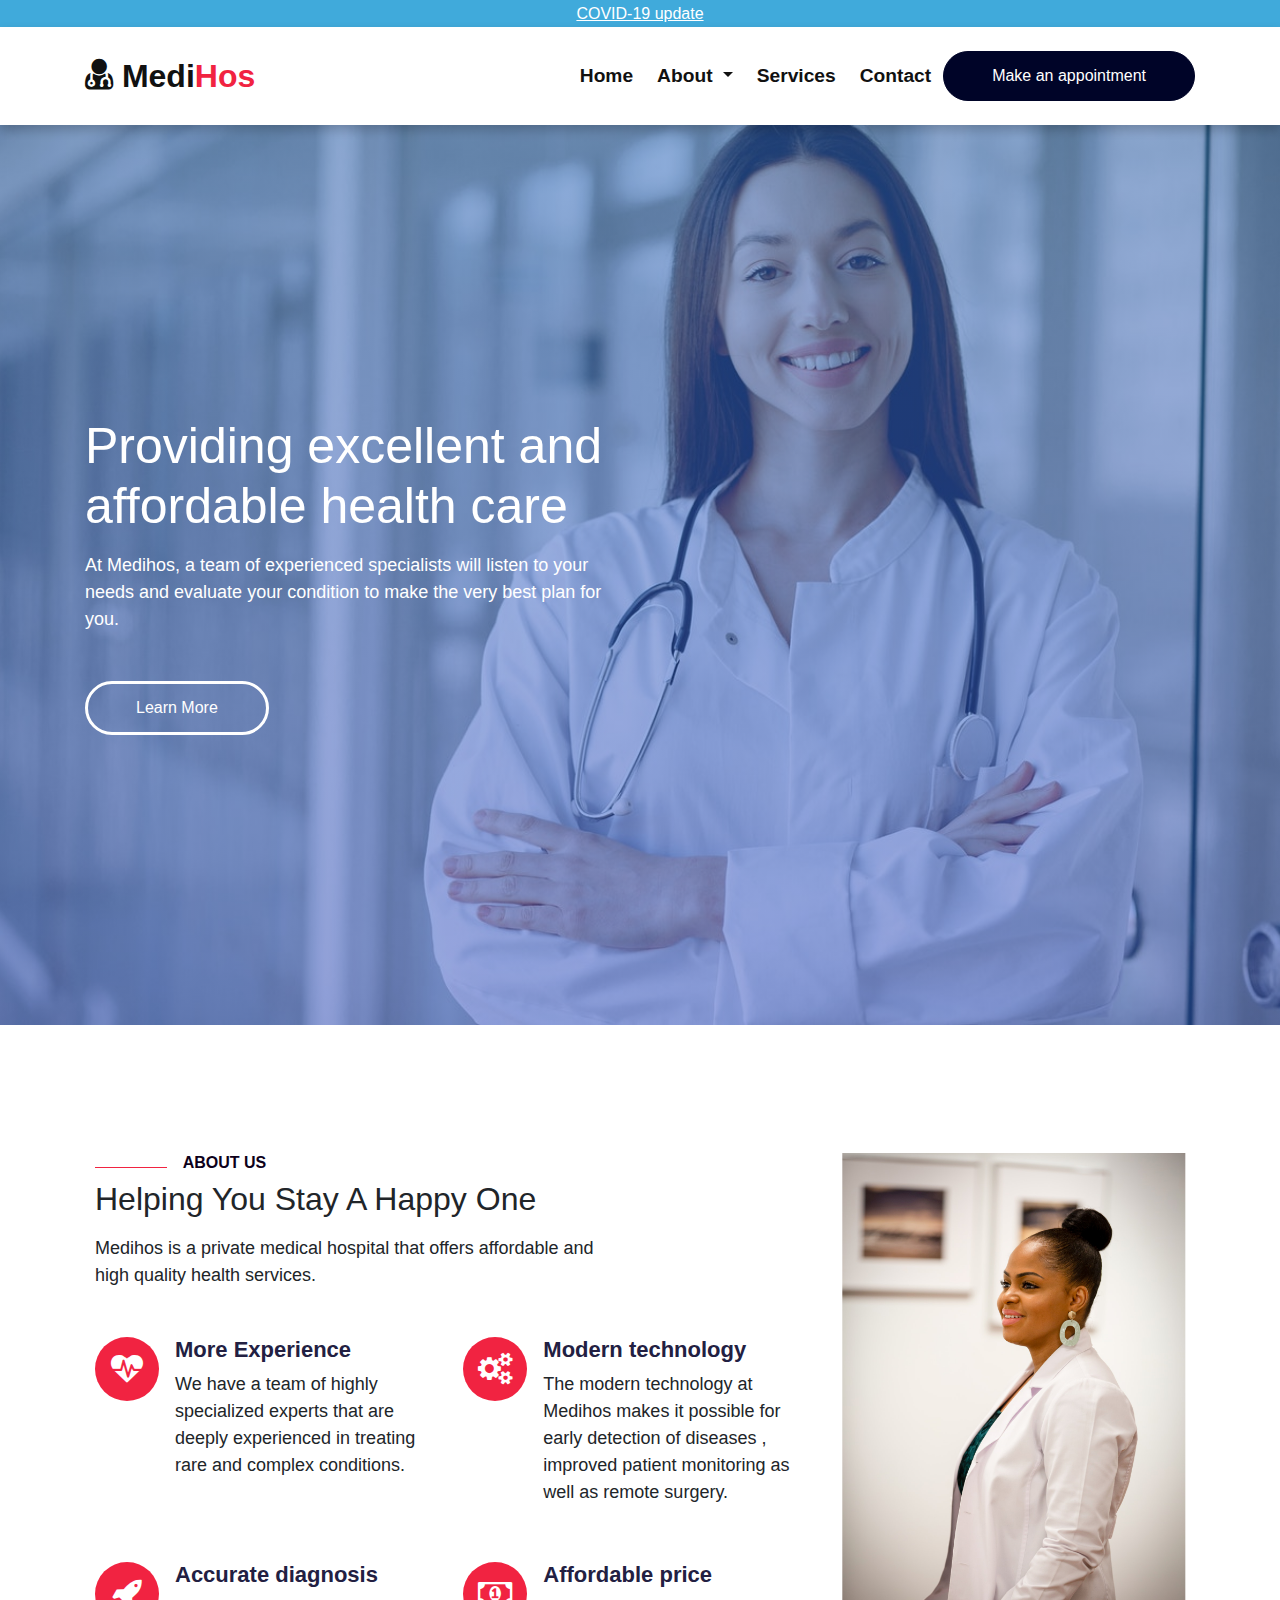
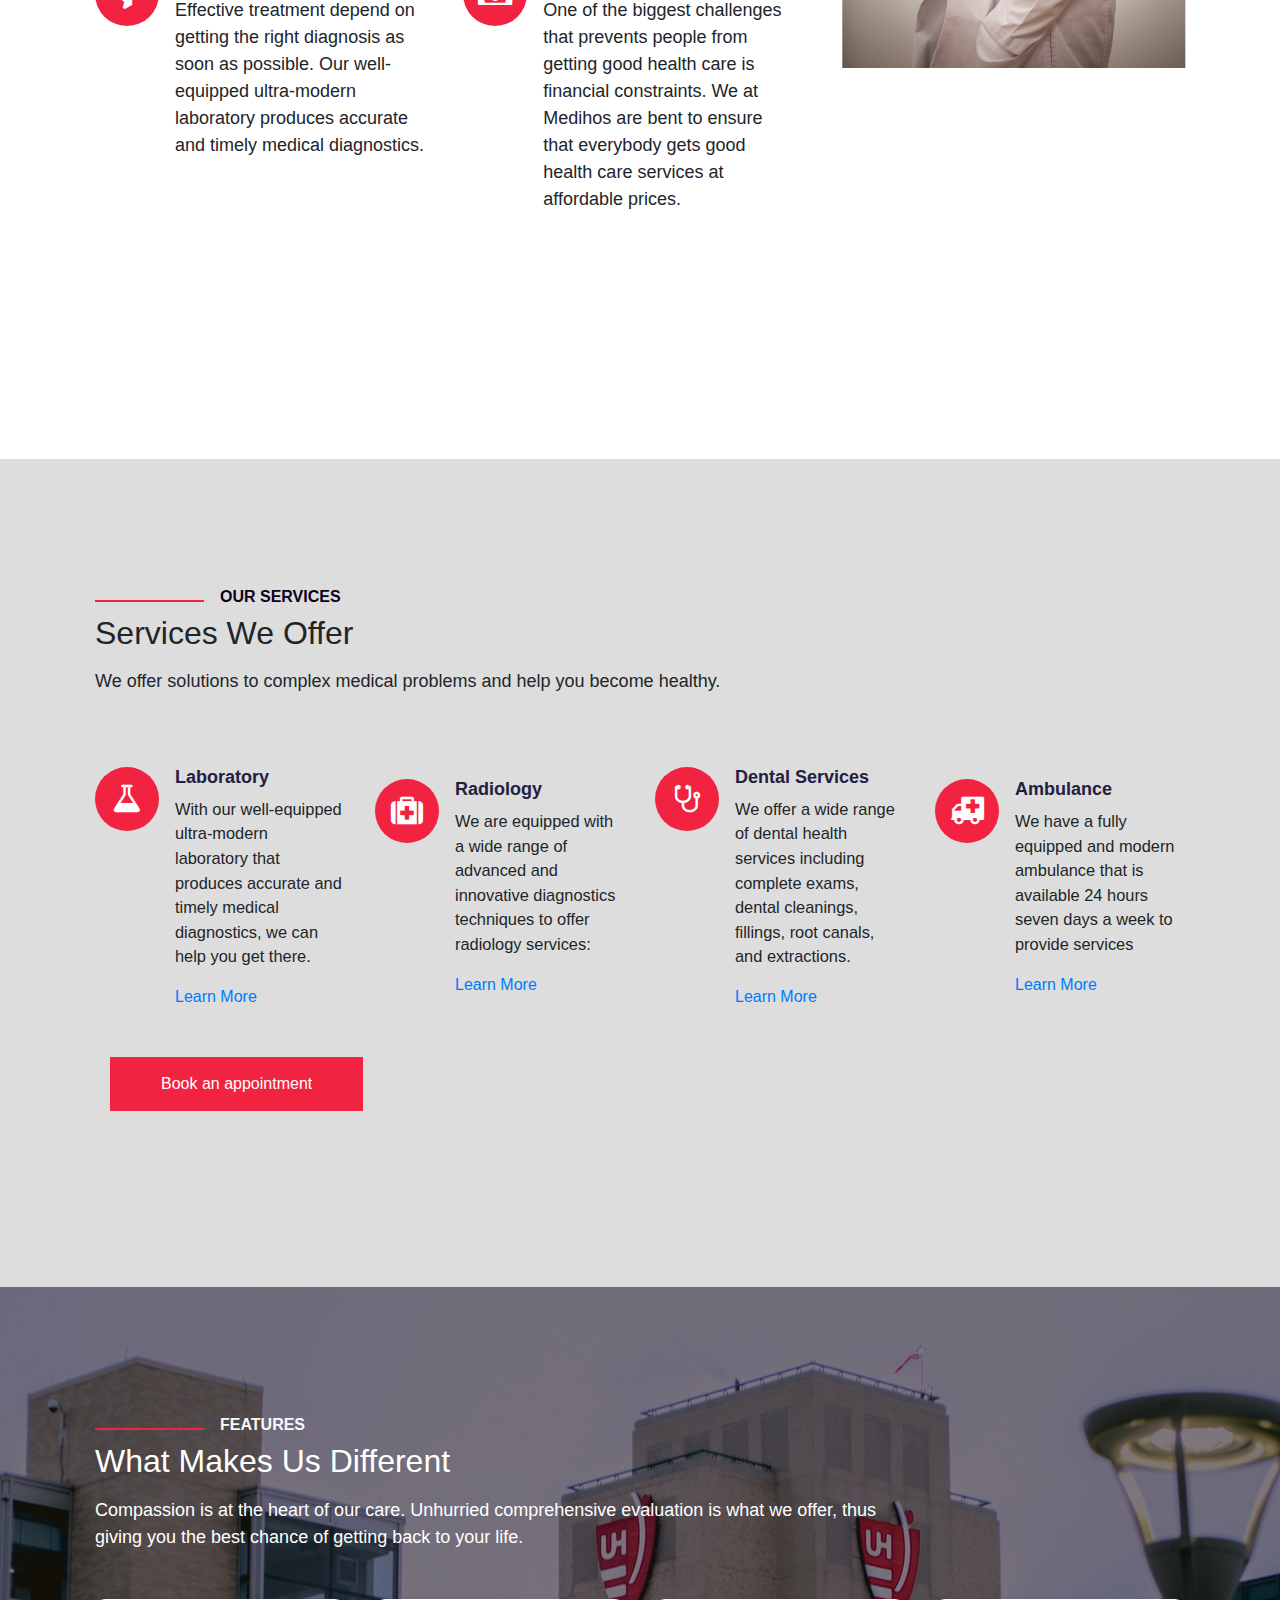
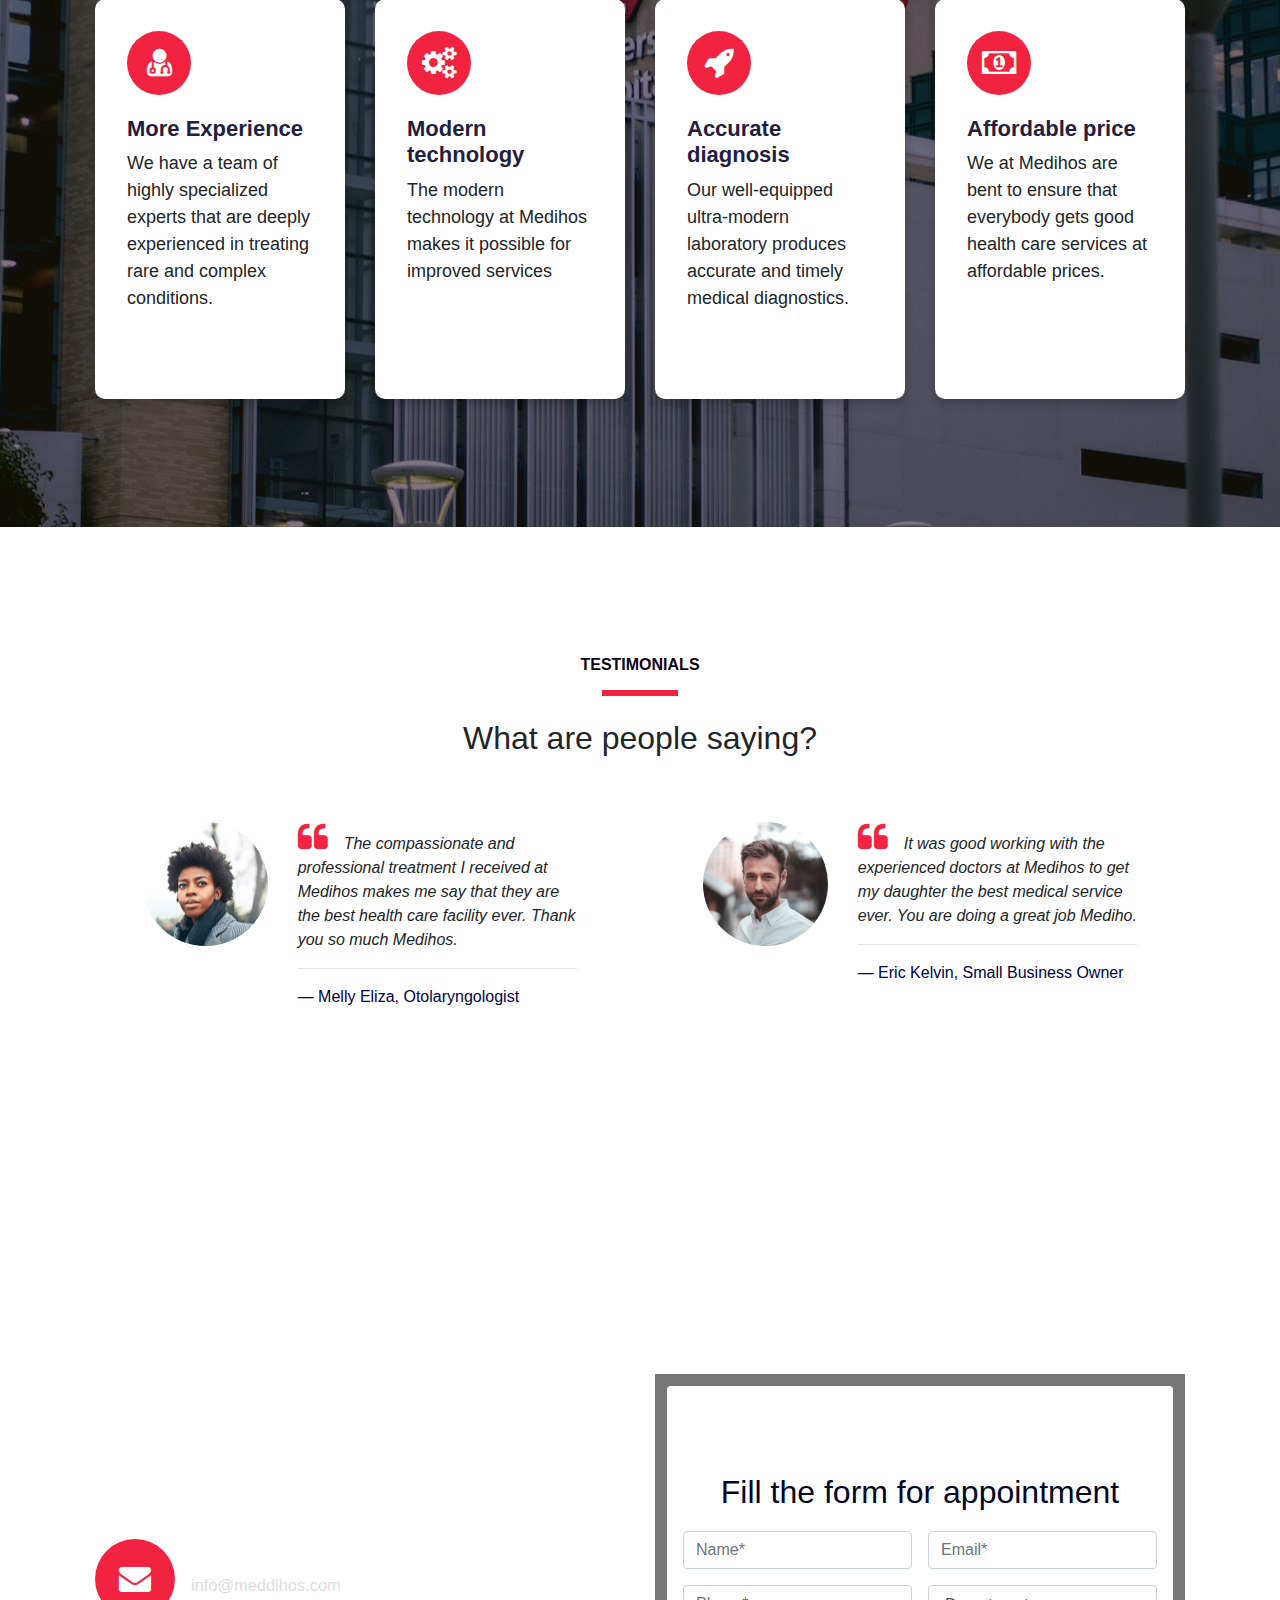
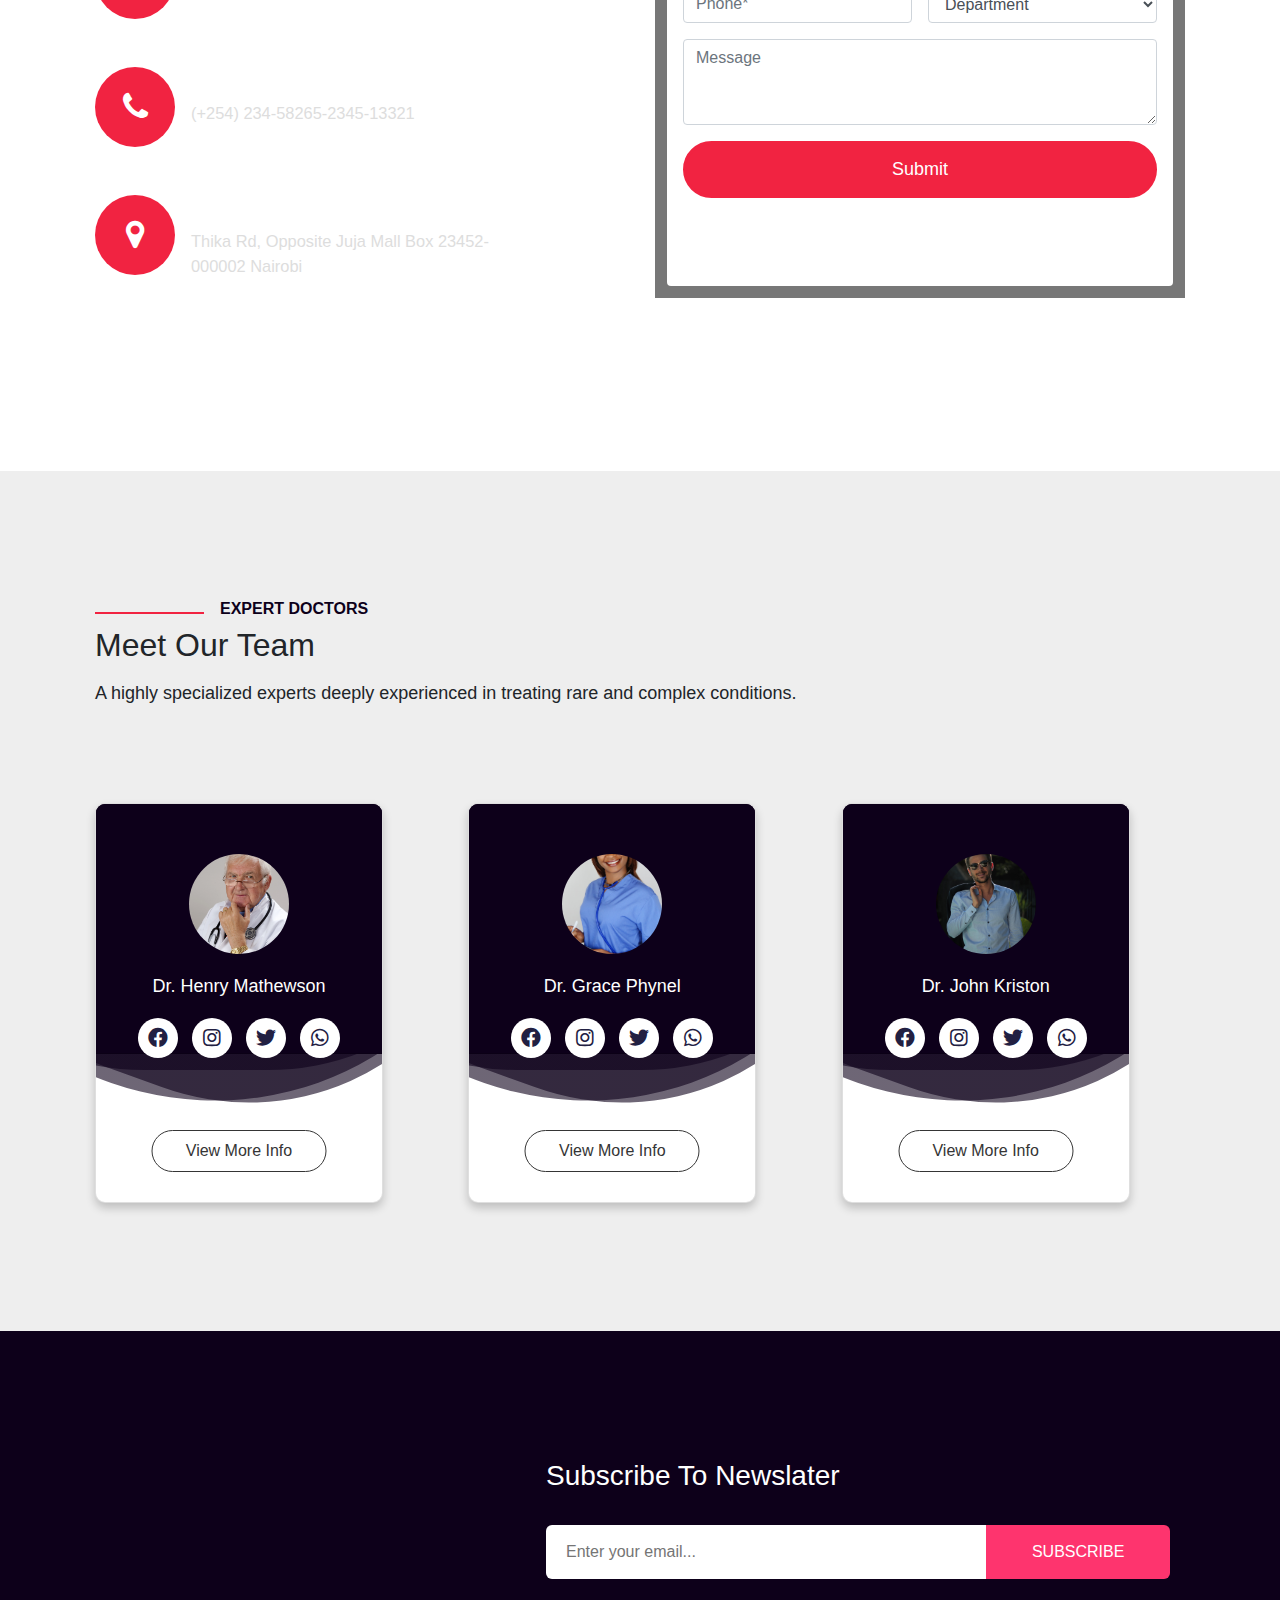
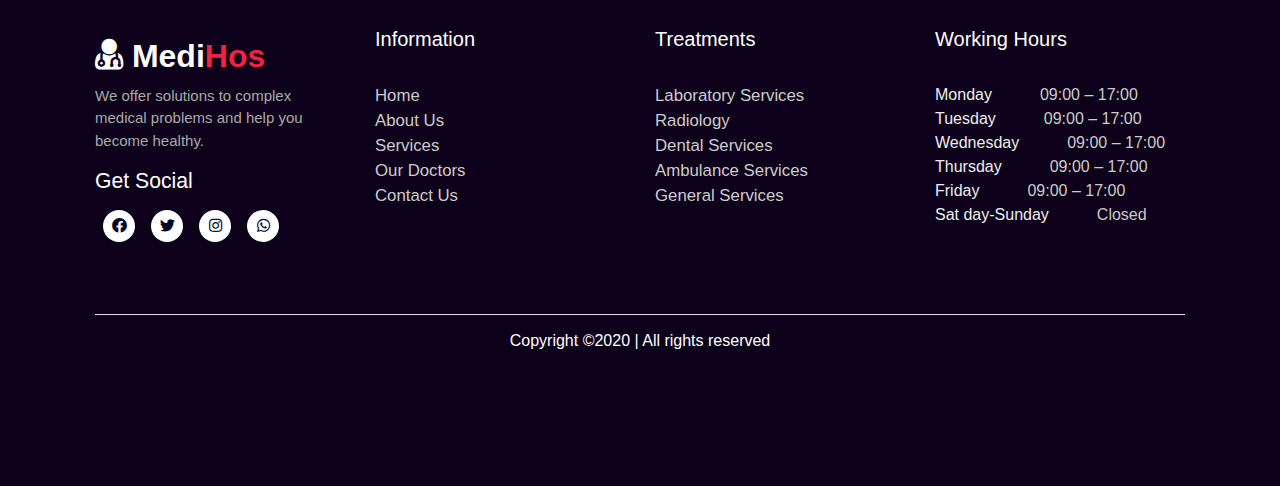
==== commit 7a8d5074: "finetune stage2" ====
--- a/index.html
+++ b/index.html
@@ -76,15 +76,12 @@
     <div class="hero">
         <div class="container">
             <h2 class="mb-3">
-                We provide total health care solution
+                Providing excellent and affordable health care
             </h2>
             <p class="mb-5">
-                Lorem ipsum dolor sit amet consectetur 
-                adipisicing elit. Omnis, porro.
-                Lorem ipsum dolor sit amet consectetur 
-                adipisicing elit. Omnis, porro.
+                At Medihos, a team of experienced specialists will listen to your needs and evaluate your condition to make the very best plan for you.
             </p>
-            <a href="#" class="btn">Learn More</a>
+            <a href="/about.html" class="btn">Learn More</a>
         </div>
     </div>
     <!-- end -->
@@ -126,10 +123,10 @@
 
                         <div class="feature">
                                 <div class="icon">
-                                    <i class="fa fa-user-md"></i>
+                                    <i class="fa fa-cogs"></i>
                                 </div>
                                 <div class="info-feature">
-                                    <h5>Modern equipment</h5>
+                                    <h5>Modern technology</h5>
                                     <p>
                                         The modern technology at 
                                         Medihos makes it possible 
@@ -142,7 +139,7 @@
 
                         <div class="feature">
                                 <div class="icon">
-                                    <i class="fa fa-stethoscope"></i>
+                                    <i class="fa fa-rocket"></i>
                                 </div>
                                 <div class="info-feature">
                                     <h5>Accurate diagnosis</h5>
@@ -159,7 +156,7 @@
 
                         <div class="feature">
                                 <div class="icon">
-                                    <i class="fa fa-medkit"></i>
+                                    <i class="fa fa-money"></i>
                                 </div>
                                 <div class="info-feature">
                                     <h5>Affordable price</h5>
@@ -205,7 +202,7 @@
                 <div class="col-md-3">
                     <div class="feature">
                         <div class="icon">
-                            <i class="fa fa-user-md"></i>
+                            <i class="fa fa-flask"></i>
                         </div>
                         <div class="info-feature">
                             <h5>Laboratory</h5>
@@ -252,7 +249,7 @@
                 <div class="col-md-3">
                     <div class="feature">
                         <div class="icon">
-                            <i class="fa fa-user-md"></i>
+                            <i class="fa fa-ambulance"></i>
                         </div>
                         <div class="info-feature">
                             <h5>Ambulance</h5>
@@ -261,7 +258,7 @@
                                 that is available 24 hours seven days a week 
                                 to provide services
                             </p>
-                            <a href="service1.html">Learn More</a>
+                            <a href="service4.html">Learn More</a>
                         </div>
                     </div>
                 </div>
@@ -323,11 +320,7 @@
                     What Makes Us Different
                 </h2>
                 <p class="mb-5">
-                    Lorem ipsum dolor sit amet 
-                    consectetur, adipisicing elit. 
-                    Fugiat facilis mollitia, cumque 
-                    nostrum magni incidunt quod 
-                    deleniti vero fuga eveniet!
+                    Compassion is at the heart of our care. Unhurried comprehensive evaluation is what we offer, thus giving you the best chance of getting back to your life.
                 </p>
             </div>
             <div class="row">
@@ -350,10 +343,10 @@
                 <div class="col-md-3">
                     <div class="feature">
                         <div class="icon">
-                            <i class="fa fa-user-md"></i>
+                            <i class="fa fa-cogs"></i>
                         </div>
                         <div class="info-feature">
-                            <h5>Modern equipment</h5>
+                            <h5>Modern technology</h5>
                             <p>
                                 The modern technology at 
                                 Medihos makes it possible 
@@ -365,7 +358,7 @@
                 <div class="col-md-3">
                     <div class="feature">
                         <div class="icon">
-                            <i class="fa fa-stethoscope"></i>
+                            <i class="fa fa-rocket"></i>
                         </div>
                         <div class="info-feature">
                             <h5>Accurate diagnosis</h5>
@@ -381,7 +374,7 @@
                 <div class="col-md-3">
                     <div class="feature">
                         <div class="icon">
-                            <i class="fa fa-user-md"></i>
+                            <i class="fa fa-money"></i>
                         </div>
                         <div class="info-feature">
                             <h5>Affordable price</h5>
@@ -420,12 +413,9 @@
                             <div class="col-md-8">
                                 <blockquote>
                                     <i class="fa fa-quote-left"></i>
-                                    Lorem ipsum dolor, sit amet consectetur 
-                                    adipisicing elit. Inventore, voluptates.
-                                    Lorem ipsum dolor, sit amet consectetur 
-                                    adipisicing elit. Inventore, voluptates.
+                                    The compassionate and professional treatment I received at Medihos makes me say that they are the best health care facility ever. Thank you so much Medihos.
                                     <hr class="clients-hr">
-                                    <cite>&#8212; Eric, Small Business Owner</cite>
+                                    <cite>&#8212; Melly Eliza, Otolaryngologist</cite>
                                 </blockquote>
                             </div>
                         </div>
@@ -433,17 +423,14 @@
                     <div class="col-md-6">
                         <div class="row p-5">
                             <div class="col-md-4">
-                                <img src="image/client2.png" class="rounded-circle img-fluid" alt="">
+                                <img src="image/person_3.jpg" class="rounded-circle img-fluid" alt="">
                             </div>
                             <div class="col-md-8">
                                 <blockquote>
                                     <i class="fa fa-quote-left"></i>
-                                    Lorem ipsum dolor, sit amet consectetur 
-                                    adipisicing elit. Inventore, voluptates.
-                                    Lorem ipsum dolor, sit amet consectetur 
-                                    adipisicing elit. Inventore, voluptates.
+                                    It was good working with the experienced doctors at Medihos to get my daughter the best medical service ever. You are doing a great job Mediho.
                                     <hr class="clients-hr">
-                                    <cite>&#8212; Eric, Small Business Owner</cite>
+                                    <cite>&#8212; Eric Kelvin, Small Business Owner</cite>
                                 </blockquote>
                             </div>
                         </div>
@@ -467,35 +454,42 @@
                         <p class="w-75 mb-5">
                             If you want to book an appointment, 
                             please reach out below. We aim to 
-                            get respond within one business day <br>
+                            respond within one business day <br>
                             <b>Emergency? call +254 0001-91-919</b>
                         </p>
                     </div>
                     <div class="apply-info-cont w-75">
                         <div class="apply-info d-flex mb-5">
                             <div class="icon mr-3">
-                                <i class="fa fa-stethoscope"></i>
+                                <i class="fa fa-envelope"></i>
                             </div>
                             <div class="info-feature">
-                                <h5>Radiography</h5>
+                                <h5>Email Us</h5>
                                 <p>
-                                    Lorem ipsum dolor sit.ipsum dolor sit.
-                                    Lorem ipsum dolor sit.ipsum dolor sit.
+                                    info@meddihos.com
                                 </p>
-                                <a href="#">Read more <i class="fa fa-long-arrow-right pl-2"></i></a>
                             </div>
                         </div>
                         <div class="apply-info d-flex mb-5">
                             <div class="icon mr-3">
-                                <i class="fa fa-heartbeat"></i>
+                                <i class="fa fa-phone"></i>
                             </div>
                             <div class="info-feature">
-                                <h5>Radiography</h5>
+                                <h5>Call Us</h5>
                                 <p>
-                                    Lorem ipsum dolor sit.ipsum dolor sit.
-                                    Lorem ipsum dolor sit.ipsum dolor sit.
+                                    (+254) 234-58265-2345-13321
                                 </p>
-                                <a href="#">Read More <i class="fa fa-long-arrow-right"></i></a>
+                            </div>
+                        </div>
+                        <div class="apply-info d-flex mb-5">
+                            <div class="icon mr-3">
+                                <i class="fa fa-map-marker"></i>
+                            </div>
+                            <div class="info-feature">
+                                <h5>Location</h5>
+                                <p>
+                                    Thika Rd, Opposite Juja Mall Box 23452-000002 Nairobi
+                                </p>
                             </div>
                         </div>
                     </div>
@@ -629,9 +623,8 @@
                 <div class="col-md-3 about-f">
                     <a class="navbar-brand" href="/index.html"><i class="fa fa-user-md"></i> Medi<span>Hos</span></a>
                     <p>
-                        Lorem ipsum dolor sit amet 
-                        consectetur adipisicing elit. 
-                        Sit, autem?
+                        We offer solutions to complex medical
+                        problems and help you become healthy.
                     </p>
                     <h4>Get Social</h4>
                     <ul class="list-unstyled">
@@ -653,19 +646,19 @@
                     <h3 class="footer-title">Information</h3>
                     <ul class="list-unstyled">
                         <li>
-                            <a href="index.html">Home</a>
-                        </li>
-                        <li>
-                            <a href="about.html">About Us</a>
-                        </li>
-                        <li>
-                            <a href="blog.html">Blog</a>
-                        </li>
-                        <li>
-                            <a href="services.html">Services</a>
-                        </li>
-                        <li>
-                            <a href="contact.html">Contact Us</a>
+                            <a href="/index.html">Home</a>
+                        </li>
+                        <li>
+                            <a href="/about.html">About Us</a>
+                        </li>
+                        <li>
+                            <a href="/services.html">Services</a>
+                        </li>
+                        <li>
+                            <a href="/doctors.html">Our Doctors</a>
+                        </li>
+                        <li>
+                            <a href="/contact.html">Contact Us</a>
                         </li>
                     </ul>
                 </div>
@@ -673,19 +666,19 @@
                     <h3 class="footer-title">Treatments</h3>
                     <ul class="list-unstyled">
                         <li>
-                            <a href="index.html">Home</a>
-                        </li>
-                        <li>
-                            <a href="about.html">About Us</a>
-                        </li>
-                        <li>
-                            <a href="blog.html">Blog</a>
-                        </li>
-                        <li>
-                            <a href="services.html">Services</a>
-                        </li>
-                        <li>
-                            <a href="contact.html">Contact Us</a>
+                            <a href="/service1.html">Laboratory Services</a>
+                        </li>
+                        <li>
+                            <a href="/service2.html">Radiology</a>
+                        </li>
+                        <li>
+                            <a href="/service3.html">Dental Services</a>
+                        </li>
+                        <li>
+                            <a href="/service4.html">Ambulance Services</a>
+                        </li>
+                        <li>
+                            <a href="/services.html">General Services</a>
                         </li>
                     </ul>
                 </div>
--- a/css/main.css
+++ b/css/main.css
@@ -93,8 +93,8 @@
 .hero {
     background: linear-gradient(rgba(0,0,0,0.2), rgba(0,0,0,0.5)),
     url('/image/nurse-2141808_1920.jpg') no-repeat center center;
-    background: linear-gradient( rgba(46, 108, 201, 0.3), 
-    rgba(46, 82, 201, 0.2)),
+    background: linear-gradient( rgba(46, 108, 201, 0.5), 
+    rgba(46, 82, 201, 0.5)),
     url('/image/pexels-gustavo-fring-4173251.jpg') no-repeat center;
     height: 100vh;
     background-size: cover;
